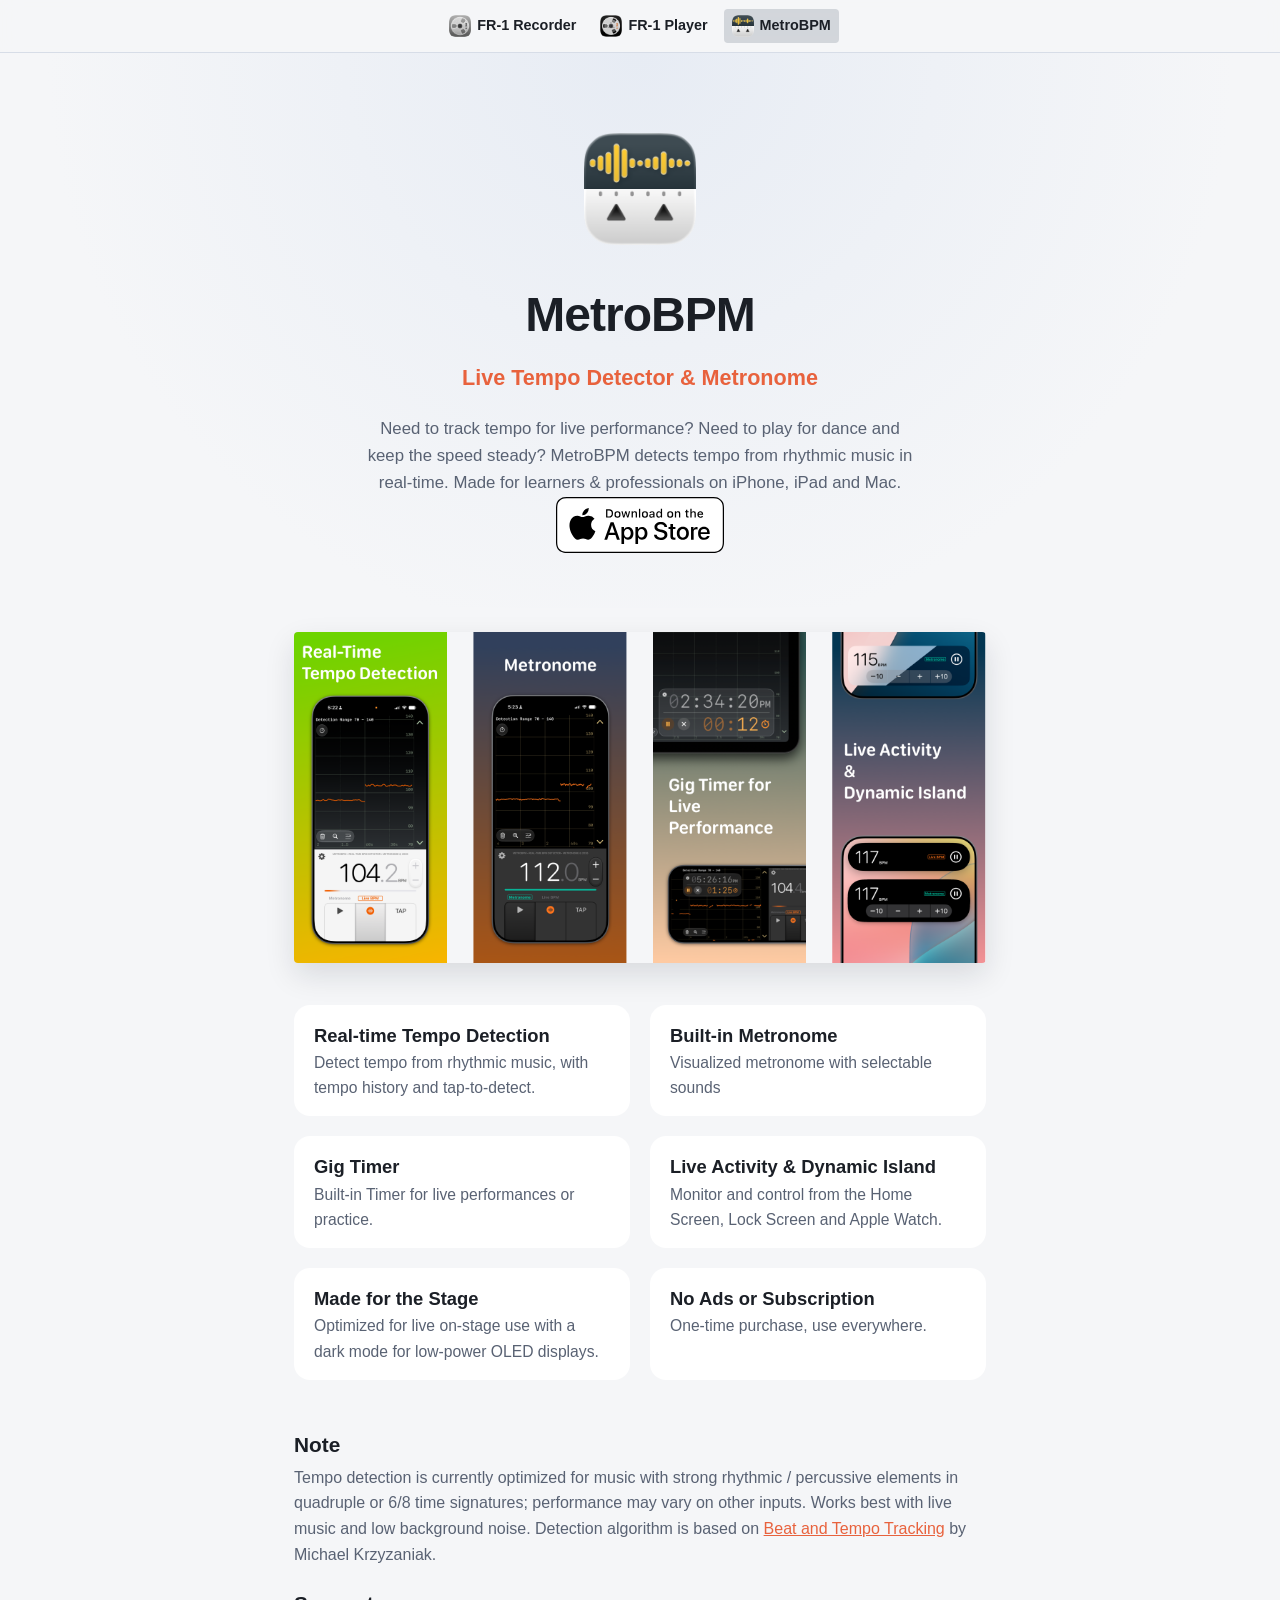
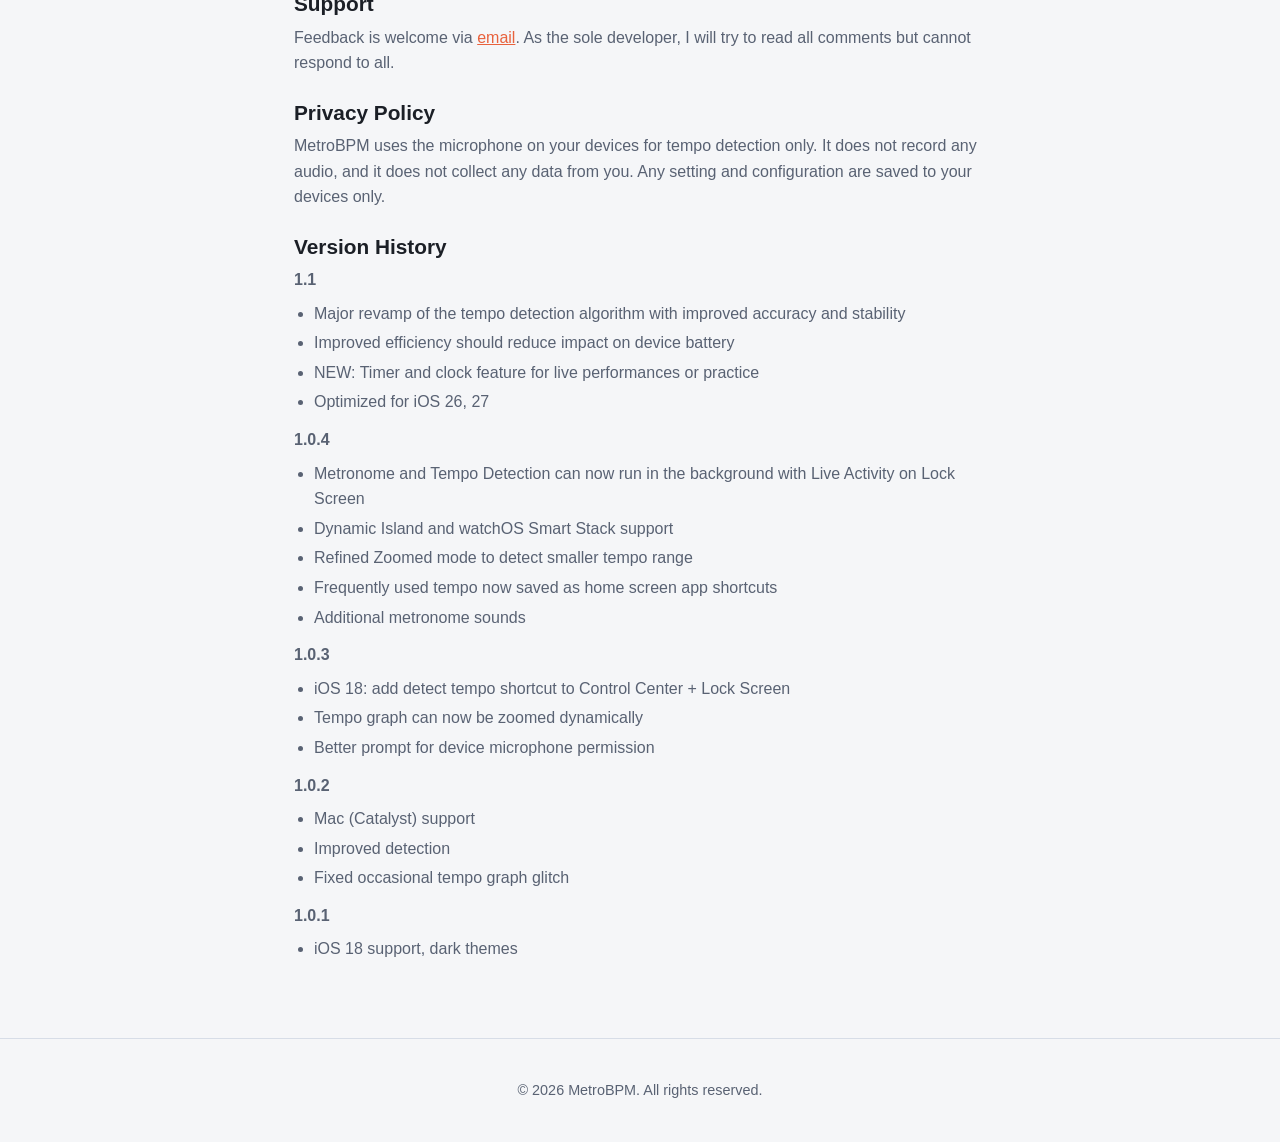
==== index.html @ 466b3d23 "update mac version, content update, added google analytics" ====
<!DOCTYPE html>
<html lang="en">
<head>
    <!-- Google tag (gtag.js) -->
    <script async src="https://www.googletagmanager.com/gtag/js?id=G-M1XZ86570C"></script>
    <script>
      window.dataLayer = window.dataLayer || [];
      function gtag(){dataLayer.push(arguments);}
      gtag('js', new Date());

      gtag('config', 'G-M1XZ86570C');
    </script>
    <meta charset="UTF-8">
    <meta name="viewport" content="width=device-width, initial-scale=1.0">
    <title>MetroBPM — Live Tempo Detector & Metronome</title>
    <meta name="description" content="MetroBPM combines a real-time Live Tempo Detector with a Metronome in your pocket. For iPhone, iPad and Mac.">
    <link rel="stylesheet" href="style.css">
    <link rel="icon" href="metrobpm-icon.png">
</head>
<body>
    <nav class="topbar">
        <div class="container topbar-inner">
            <a class="app-link" href="FR1.html">
                <img src="liquidIcon-iOS-small.png" alt="FR-1 icon" class="app-link-icon">
                <span>FR-1 Recorder</span>
            </a>
            <a class="app-link" href="FR1player.html">
                <img src="icon-macOS.png" alt="FR-1 Player icon" class="app-link-icon">
                <span>FR-1 Player</span>
            </a>
            <a class="app-link is-selected" href="index.html" aria-current="page">
                <img src="metrobpm-icon.png" alt="MetroBPM icon" class="app-link-icon">
                <span>MetroBPM</span>
            </a>
        </div>
    </nav>
    <header class="hero">
        <div class="container hero-inner">
            <img src="metrobpm-icon.png" alt="MetroBPM app logo" class="logo">
            <h1>MetroBPM</h1>
            <p class="tagline">Live Tempo Detector &amp; Metronome</p>
            <p class="subtitle">
                Need to track tempo for live performance? Need to play for dance and keep the
                speed steady? MetroBPM detects tempo from rhythmic music in real-time. Made for learners & professionals on
                iPhone, iPad and Mac.
            </p>
            <a href="https://apps.apple.com/us/app/metrobpm/id6670410153" class="download-link" aria-label="Download on the App Store">
                <img src="Download_on_the_App_Store_Badge_US-UK_RGB_wht_092917.svg" alt="Download on the App Store" class="download-badge">
            </a>
        </div>
    </header>

    <main>
        <section class="screenshot-section">
            <div class="container">
                <img src="gallery.png" alt="MetroBPM screenshots showing iPhone and iPad UI" class="screenshot screenshot-wide">
            </div>
        </section>

        <section class="features">
            <div class="container">
                <div class="feature-grid">
                    <div class="feature">
                        <h3>Real-time Tempo Detection</h3>
                        <p>Detect tempo from rhythmic music, with tempo history and tap-to-detect.</p>
                    </div>
                    <div class="feature">
                        <h3>Built-in Metronome</h3>
                        <p>Visualized metronome with selectable sounds</p>
                    </div>
                    <div class="feature">
                        <h3>Gig Timer</h3>
                        <p>Built-in Timer for live performances or practice.</p>
                    </div>
                    <div class="feature">
                        <h3>Live Activity &amp; Dynamic Island</h3>
                        <p>Monitor and control from the Home Screen, Lock Screen and Apple Watch.</p>
                    </div>
                    <div class="feature">
                        <h3>Made for the Stage</h3>
                        <p>Optimized for live on-stage use with a dark mode for low-power OLED displays.</p>
                    </div>
                    <div class="feature">
                        <h3>No Ads or Subscription</h3>
                        <p>One-time purchase, use everywhere.</p>
                    </div>
                </div>
            </div>
        </section>

        <section class="notes">
            <div class="container">
                <h2>Note</h2>
                <p>
                    Tempo detection is currently optimized for music with strong rhythmic / percussive
                    elements in quadruple or 6/8 time signatures; performance may vary on other inputs.
                    Works best with live music and low background noise. Detection algorithm is based on
                    <a href="https://github.com/michaelkrzyzaniak/Beat-and-Tempo-Tracking">Beat and Tempo Tracking</a>
                    by Michael Krzyzaniak.
                </p>

                <h2>Support</h2>
                <p>
                    Feedback is welcome via <a href="mailto:bloomvinelabs@gmail.com">email</a>. As the sole
                    developer, I will try to read all comments but cannot respond to all.
                </p>

                <h2>Privacy Policy</h2>
                <p>
                    MetroBPM uses the microphone on your devices for tempo detection only. It does not
                    record any audio, and it does not collect any data from you. Any setting and
                    configuration are saved to your devices only.
                </p>

                <h2>Version History</h2>
                <p><strong>1.1</strong></p>
                <ul>
                    <li>Major revamp of the tempo detection algorithm with improved accuracy and stability</li>
                    <li>Improved efficiency should reduce impact on device battery</li>
                    <li>NEW: Timer and clock feature for live performances or practice</li>
                    <li>Optimized for iOS 26, 27</li>
                </ul>
                <p><strong>1.0.4</strong></p>
                <ul>
                    <li>Metronome and Tempo Detection can now run in the background with Live Activity on Lock Screen</li>
                    <li>Dynamic Island and watchOS Smart Stack support</li>
                    <li>Refined Zoomed mode to detect smaller tempo range</li>
                    <li>Frequently used tempo now saved as home screen app shortcuts</li>
                    <li>Additional metronome sounds</li>
                </ul>
                <p><strong>1.0.3</strong></p>
                <ul>
                    <li>iOS 18: add detect tempo shortcut to Control Center + Lock Screen</li>
                    <li>Tempo graph can now be zoomed dynamically</li>
                    <li>Better prompt for device microphone permission</li>
                </ul>
                <p><strong>1.0.2</strong></p>
                <ul>
                    <li>Mac (Catalyst) support</li>
                    <li>Improved detection</li>
                    <li>Fixed occasional tempo graph glitch</li>
                </ul>
                <p><strong>1.0.1</strong></p>
                <ul>
                    <li>iOS 18 support, dark themes</li>
                </ul>
            </div>
        </section>
    </main>

    <footer class="footer">
        <div class="container">
            <p>&copy; 2026 MetroBPM. All rights reserved.</p>
        </div>
    </footer>
</body>
</html>
---- style.css ----
:root {
    color-scheme: light dark;
    --bg: #0f1115;
    --surface: #171a21;
    --text: #f5f5f7;
    --muted: #a0a6b0;
    --accent: #e8623d;
    --border: #23262e;
    --topbar-bg: rgba(15, 17, 21, 0.85);
    --hero-glow: #1c2029;
    --nav-hover: rgba(160, 166, 176, 0.18);
    --nav-selected: rgba(160, 166, 176, 0.35);
    --nav-selected-text: #ffffff;
    --shadow: 0 20px 60px rgba(0, 0, 0, 0.5);
    --max-width: 960px;
}

@media (prefers-color-scheme: light) {
    :root {
        --bg: #f5f6f8;
        --surface: #ffffff;
        --text: #1b1f26;
        --muted: #596273;
        --border: #d7dde7;
        --topbar-bg: rgba(245, 246, 248, 0.88);
        --hero-glow: #e7ecf4;
        --nav-hover: rgba(89, 98, 115, 0.12);
        --nav-selected: rgba(89, 98, 115, 0.22);
        --nav-selected-text: #1b1f26;
        --shadow: 0 12px 30px rgba(18, 28, 45, 0.12);
    }
}

* {
    box-sizing: border-box;
    margin: 0;
    padding: 0;
}

html {
    scroll-behavior: smooth;
}

body {
    font-family: -apple-system, BlinkMacSystemFont, "Segoe UI", Roboto, Helvetica, Arial, sans-serif;
    background: var(--bg);
    color: var(--text);
    line-height: 1.6;
    -webkit-font-smoothing: antialiased;
}

.container {
    width: 100%;
    max-width: var(--max-width);
    margin: 0 auto;
    padding: 0 24px;
}

main .container {
    max-width: 740px;
}

/* Top bar */
.topbar {
    border-bottom: 1px solid var(--border);
    background: var(--topbar-bg);
    backdrop-filter: blur(10px);
    position: sticky;
    top: 0;
    z-index: 10;
}

.topbar-inner {
    display: flex;
    align-items: center;
    justify-content: center;
    gap: 8px;
    height: 52px;
}

.app-link {
    display: inline-flex;
    align-items: center;
    gap: 6px;
    color: var(--text);
    text-decoration: none;
    font-weight: 600;
    font-size: 0.9rem;
    white-space: nowrap;
    padding: 5px 8px;
    border-radius: 4px;
    transition: background 0.15s ease, color 0.15s ease;
}

.app-link:hover {
    background: var(--nav-hover);
}

.app-link.is-selected {
    background: var(--nav-selected);
    color: var(--nav-selected-text);
}

.app-link-icon {
    width: 22px;
    height: 22px;
    border-radius: 6px;
    object-fit: cover;
}

/* Hero */
.hero {
    text-align: center;
    padding: 80px 0 48px;
    background: radial-gradient(circle at 50% 0%, var(--hero-glow) 0%, var(--bg) 70%);
}

.logo {
    width: 112px;
    height: 112px;
    /* border-radius: 24px; */
    object-fit: cover;
}

.hero h1 {
    margin-top: 24px;
    font-size: 3rem;
    letter-spacing: -0.02em;
}

.app-name {
    position: relative;
    display: inline-block;
}

.beta-tag {
    position: absolute;
    bottom: 0.7rem;
    left: 100%;
    margin-left: 0.35em;
    padding: 0.25em 0.5em;
    border: 1px solid var(--accent);
    border-radius: 0.5em;
    color: var(--accent);
    font-size: 0.28em;
    font-weight: 700;
    letter-spacing: 0.15em;
    line-height: 1;
}

.tagline {
    margin-top: 8px;
    font-size: 1.35rem;
    color: var(--accent);
    font-weight: 600;
}

.subtitle {
    margin: 20px auto 0;
    max-width: 560px;
    color: var(--muted);
    font-size: 1.05rem;
}

.download-link {
    display: inline-block;
}

.hero-actions {
    display: flex;
    flex-direction: column;
    align-items: center;
    justify-content: center;
    gap: 24px;
    margin-top: 36px;
}

.download-version {
    margin-top: 12px;
    color: var(--muted);
    font-size: 0.9rem;
}

.hero-secondary-actions {
    display: flex;
    flex-wrap: wrap;
    align-items: center;
    justify-content: center;
    gap: 24px;
}

.download-badge {
    height: 56px;
    width: auto;
    transition: transform 0.15s ease;
}

.download-button {
    display: inline-flex;
    flex-direction: column;
    align-items: center;
    padding: 6px 16px;
    border: 1px solid #000;
    border-radius: 8px;
    background: #fff;
    color: #000;
    font-size: 1.05rem;
    font-weight: 500;
    text-decoration: none;
}

.download-version {
    color: #555;
    font-size: 0.75rem;
    font-weight: 400;
    line-height: 1.2;
}


.join-test-btn {
    display: inline-block;
    color: var(--accent);
    font-size: 1.05rem;
    font-weight: 700;
    text-decoration: none;
    transition: opacity 0.15s ease;
}

.join-test-btn:hover {
    opacity: 0.7;
}

.tune-source-link {
    color: var(--muted);
    text-decoration: underline;
    text-decoration-color: var(--border);
    font-size: 0.85rem;
}

.notes a.tune-source-link {
    color: var(--muted);
    text-decoration: underline;
    text-decoration-color: var(--border);
}

/* Screenshot */
.screenshot-section {
    padding: 24px 0 24px;
    text-align: center;
}

.screenshot {
    width: 100%;
    max-width: 340px;
    height: auto;
    border-radius: 6px;
    box-shadow: var(--shadow);
}

.screenshot-wide {
    max-width: 100%;
    border-radius: 4px;
}

/* Features */
.features {
    padding: 10px 0 20px;
}

.feature-grid {
    display: grid;
    grid-template-columns: repeat(auto-fit, minmax(220px, 1fr));
    gap: 20px;
}

.feature {
    background: var(--surface);
    border-radius: 16px;
    padding: 16px 20px;
}

.feature h3 {
    font-size: 1.15rem;
    /* margin-bottom: 8px; */
}

.feature p {
    color: var(--muted);
    font-size: 0.98rem;
}

/* Notes / long-form content */
.notes {
    padding: 8px 0 64px;
}

.notes h2 {
    font-size: 1.3rem;
    margin: 20px 0 4px;
}

.notes p {
    color: var(--muted);
    margin-bottom: 8px;
}

.notes ul {
    color: var(--muted);
    margin: 0 0 12px 20px;
}

.notes li {
    margin-bottom: 4px;
}

.notes a {
    color: var(--accent);
}

/* Footer */
.footer {
    padding: 40px 0;
    text-align: center;
    color: var(--muted);
    font-size: 0.9rem;
    border-top: 1px solid var(--border);
}

@media (max-width: 600px) {
    .container {
        padding: 0 12px;
    }

    .topbar-inner {
        gap: 6px;
        height: 48px;
    }

    .app-link {
        font-size: 0.82rem;
        padding: 4px 7px;
        gap: 5px;
    }

    .app-link-icon {
        width: 18px;
        height: 18px;
        border-radius: 5px;
    }

    .hero h1 {
        font-size: 2.4rem;
    }
    .hero {
        padding: 56px 0 32px;
    }
}
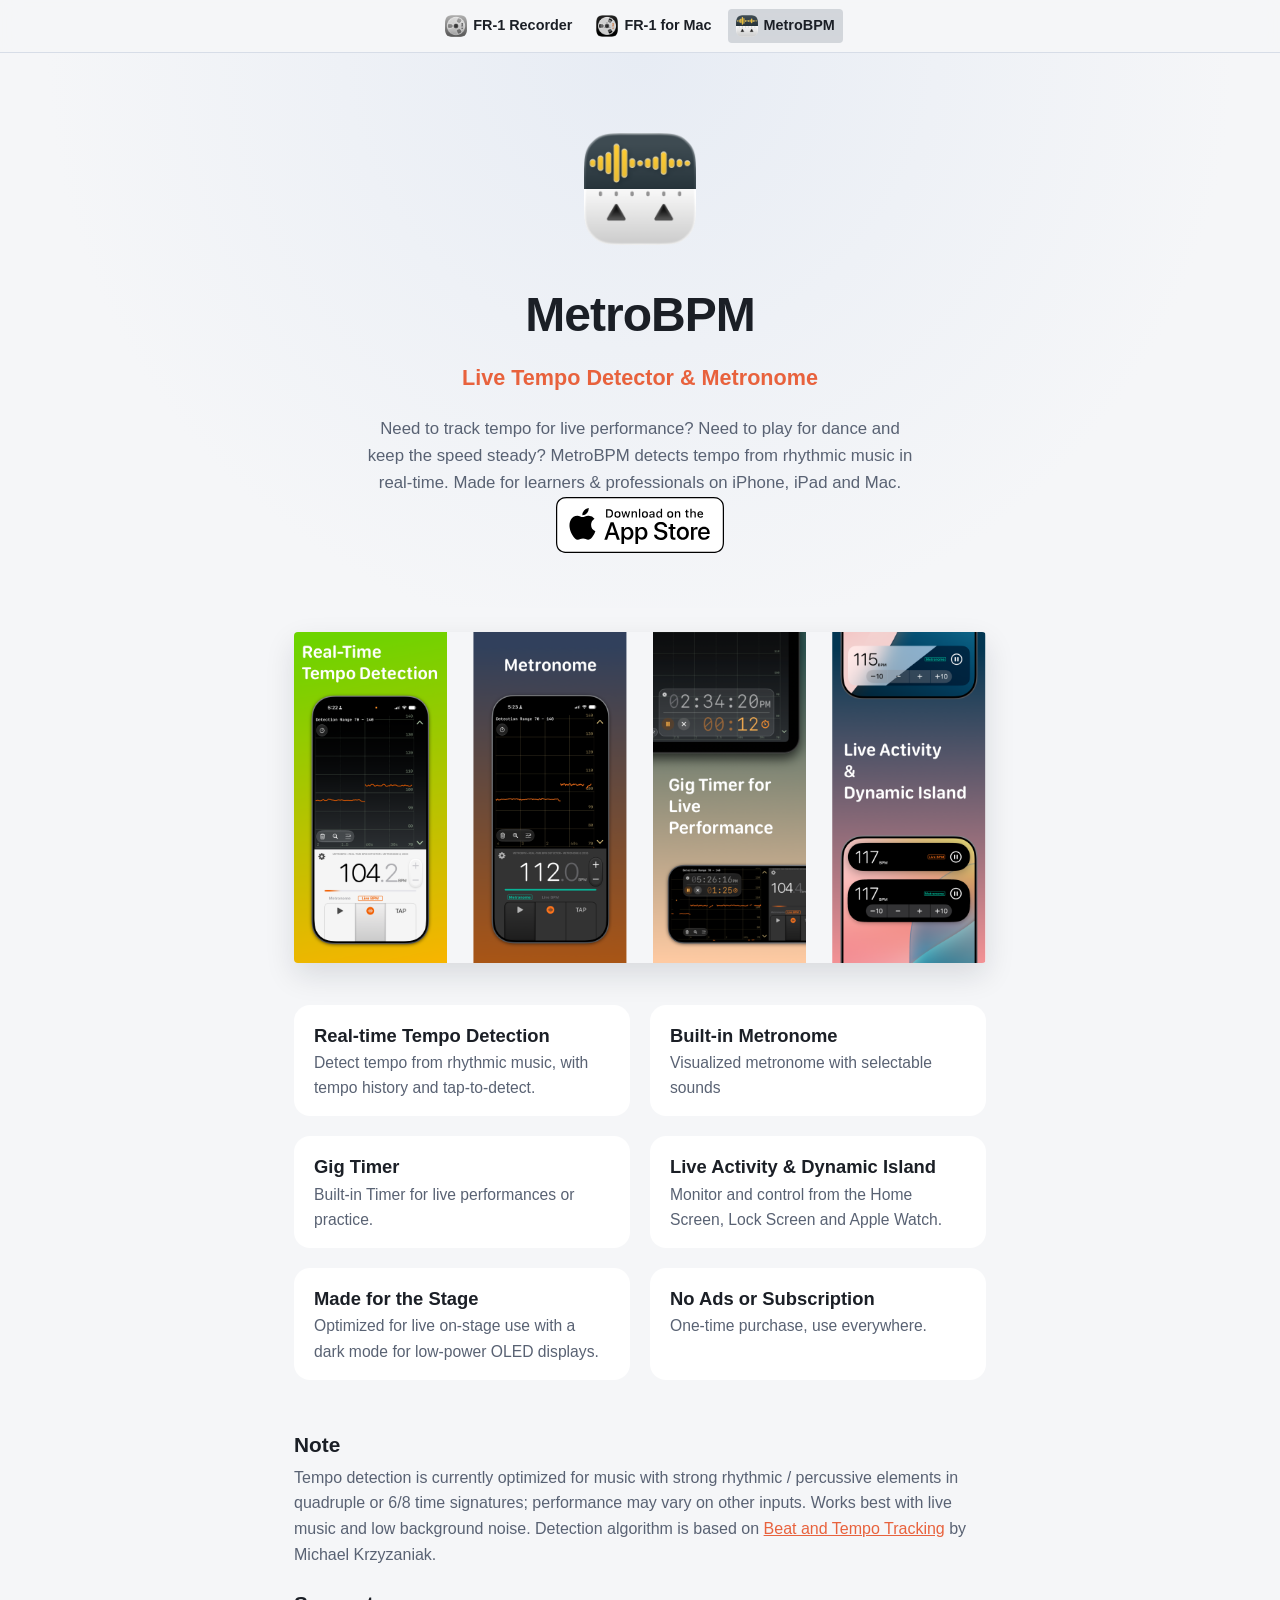
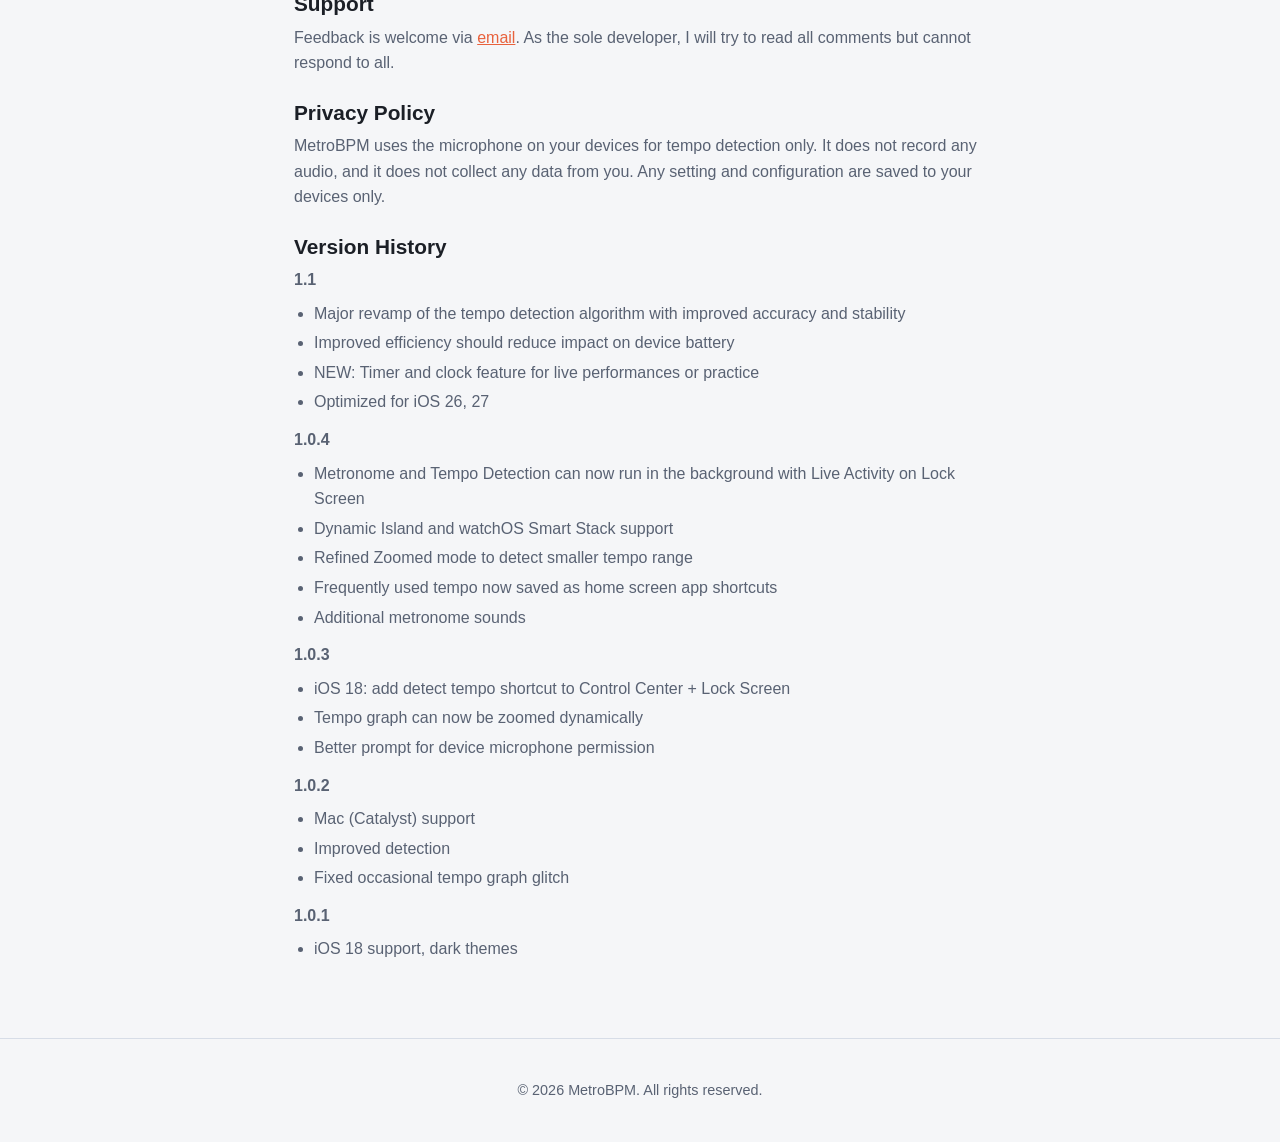
==== commit daa0f105: "player -> recorder update" ====
--- a/index.html
+++ b/index.html
@@ -24,9 +24,9 @@
                 <img src="liquidIcon-iOS-small.png" alt="FR-1 icon" class="app-link-icon">
                 <span>FR-1 Recorder</span>
             </a>
-            <a class="app-link" href="FR1player.html">
-                <img src="icon-macOS.png" alt="FR-1 Player icon" class="app-link-icon">
-                <span>FR-1 Player</span>
+            <a class="app-link" href="FR1Mac.html">
+                <img src="icon-macOS.png" alt="FR-1 for Mac icon" class="app-link-icon">
+                <span>FR-1 for Mac</span>
             </a>
             <a class="app-link is-selected" href="index.html" aria-current="page">
                 <img src="metrobpm-icon.png" alt="MetroBPM icon" class="app-link-icon">
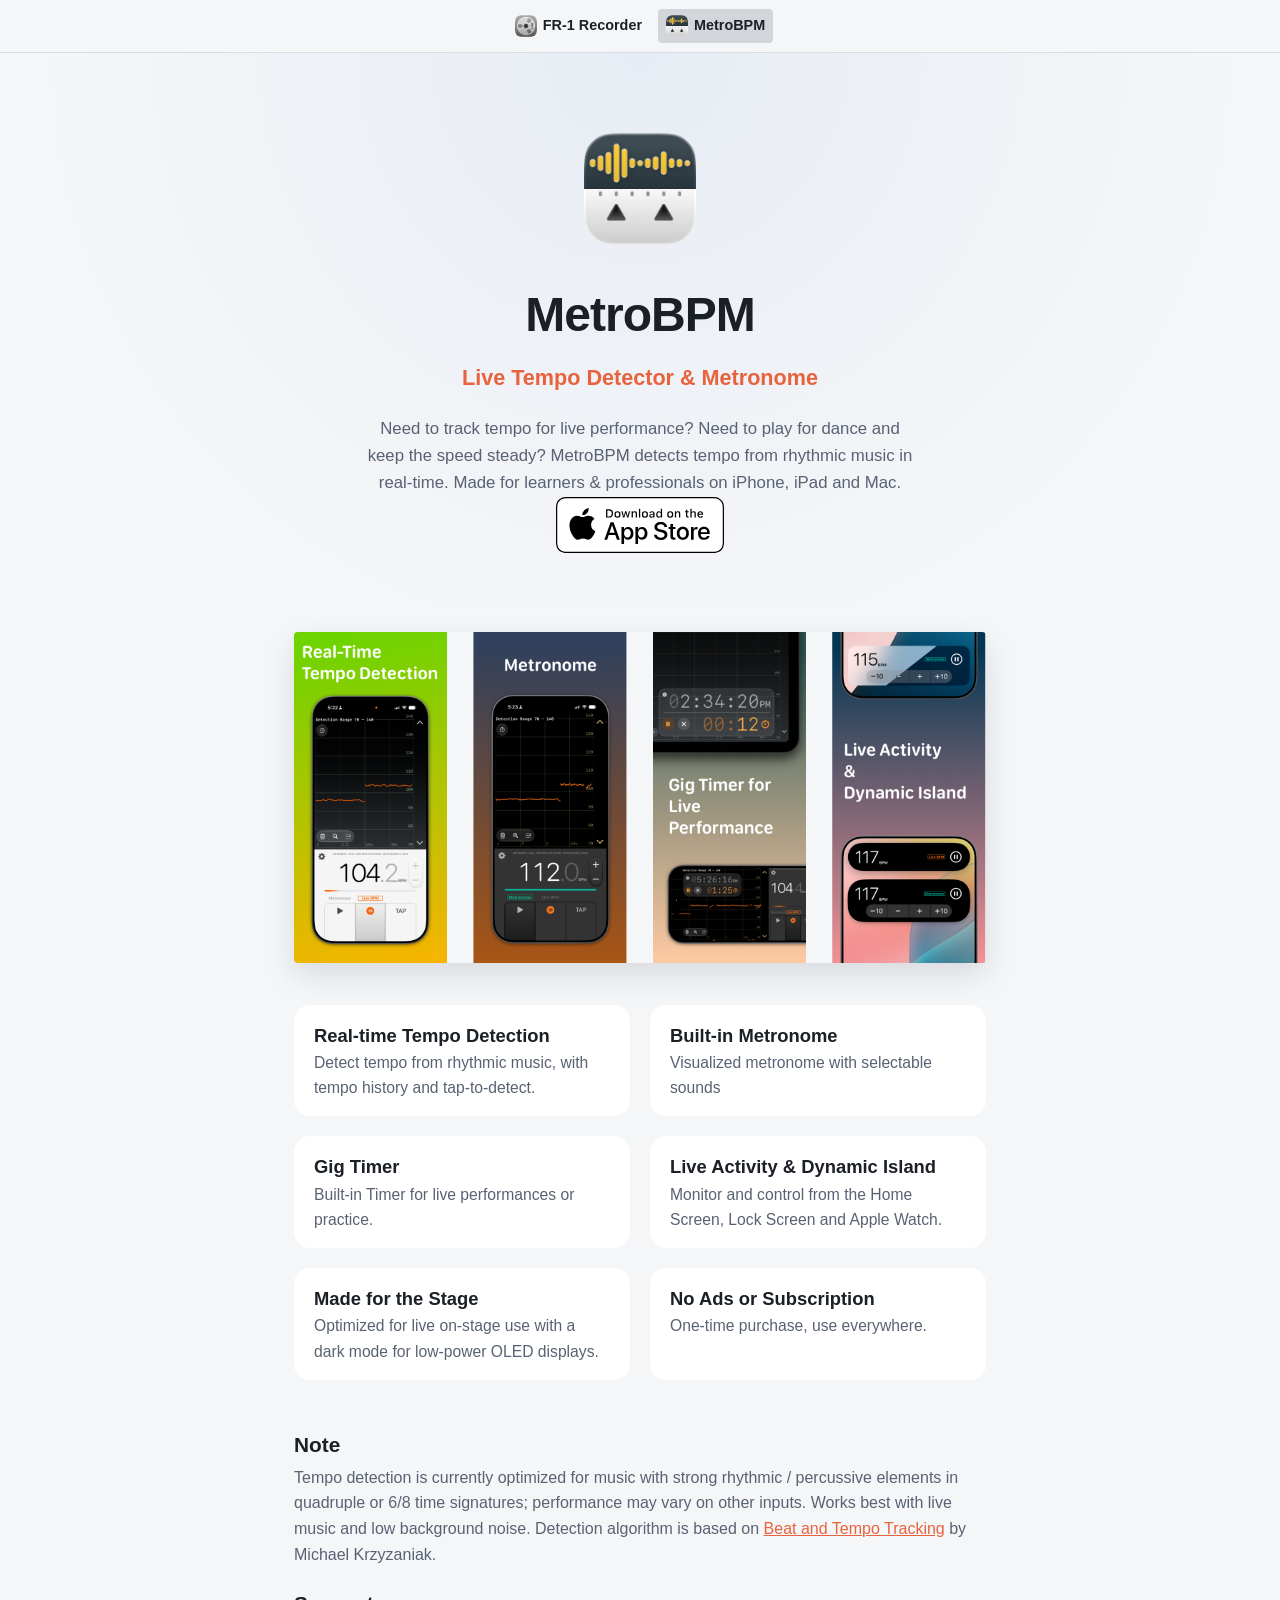
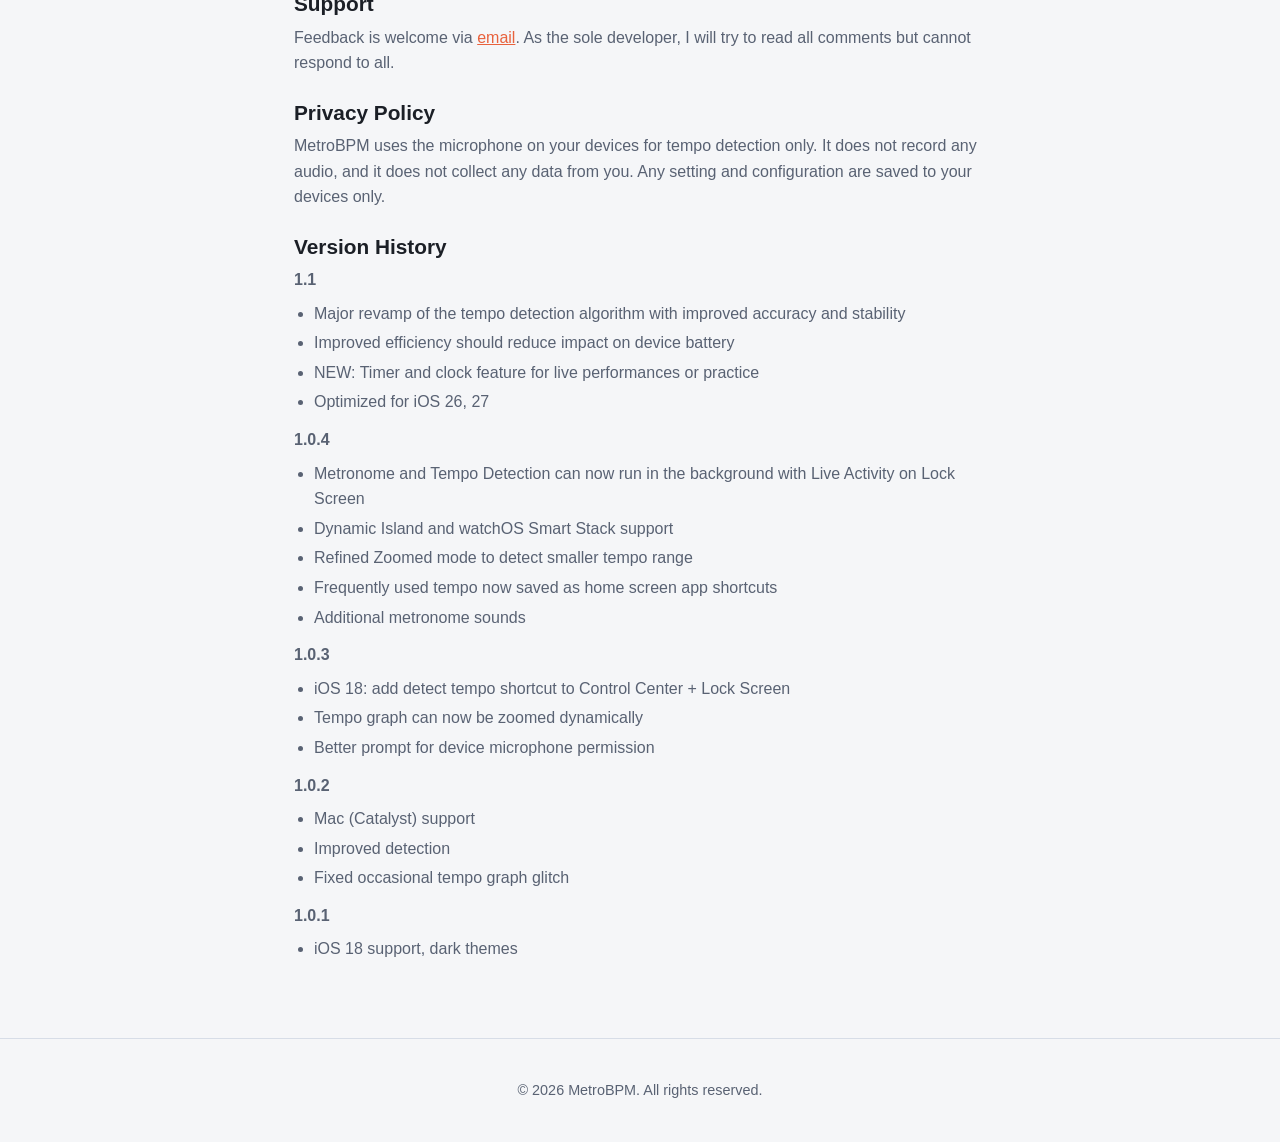
==== commit 1c8cab42: "disalbe mac link for now" ====
--- a/index.html
+++ b/index.html
@@ -24,10 +24,10 @@
                 <img src="liquidIcon-iOS-small.png" alt="FR-1 icon" class="app-link-icon">
                 <span>FR-1 Recorder</span>
             </a>
-            <a class="app-link" href="FR1Mac.html">
+            <!--<a class="app-link" href="FR1Mac.html">
                 <img src="icon-macOS.png" alt="FR-1 for Mac icon" class="app-link-icon">
                 <span>FR-1 for Mac</span>
-            </a>
+            </a>-->
             <a class="app-link is-selected" href="index.html" aria-current="page">
                 <img src="metrobpm-icon.png" alt="MetroBPM icon" class="app-link-icon">
                 <span>MetroBPM</span>
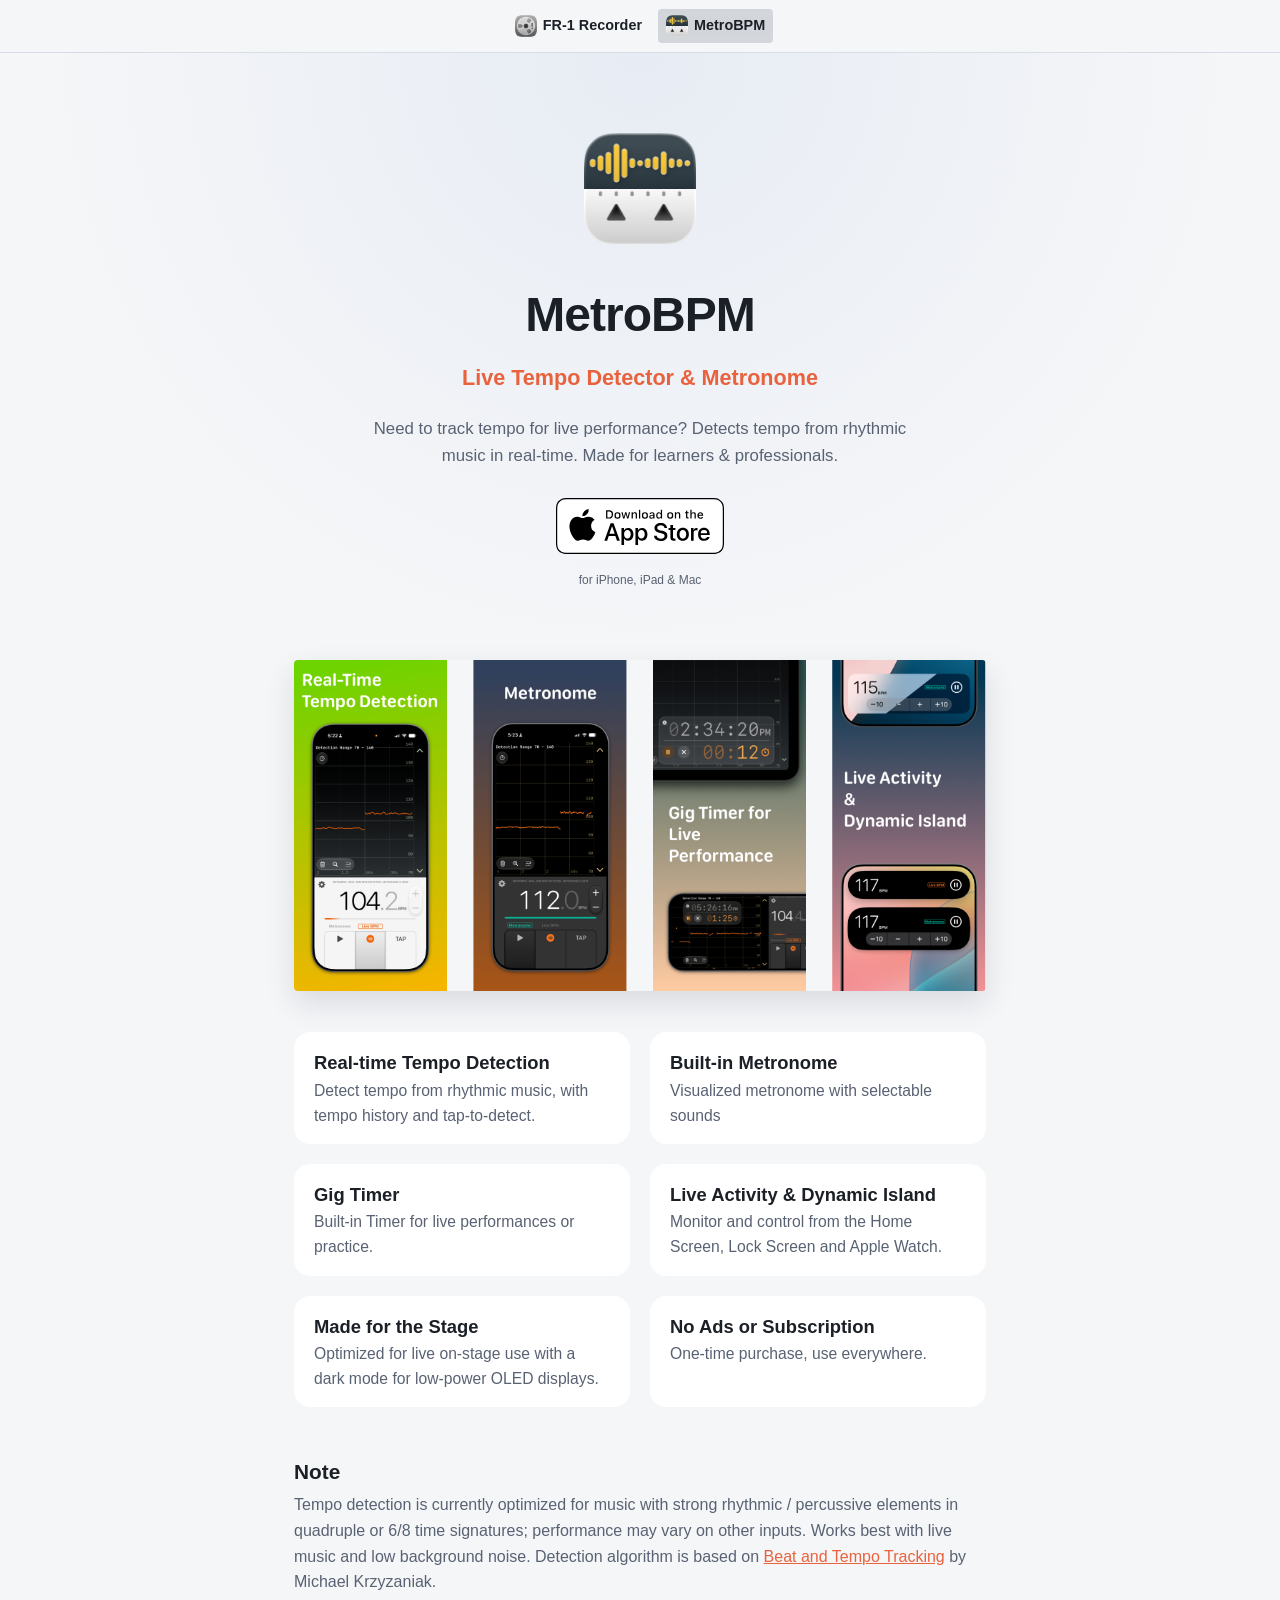
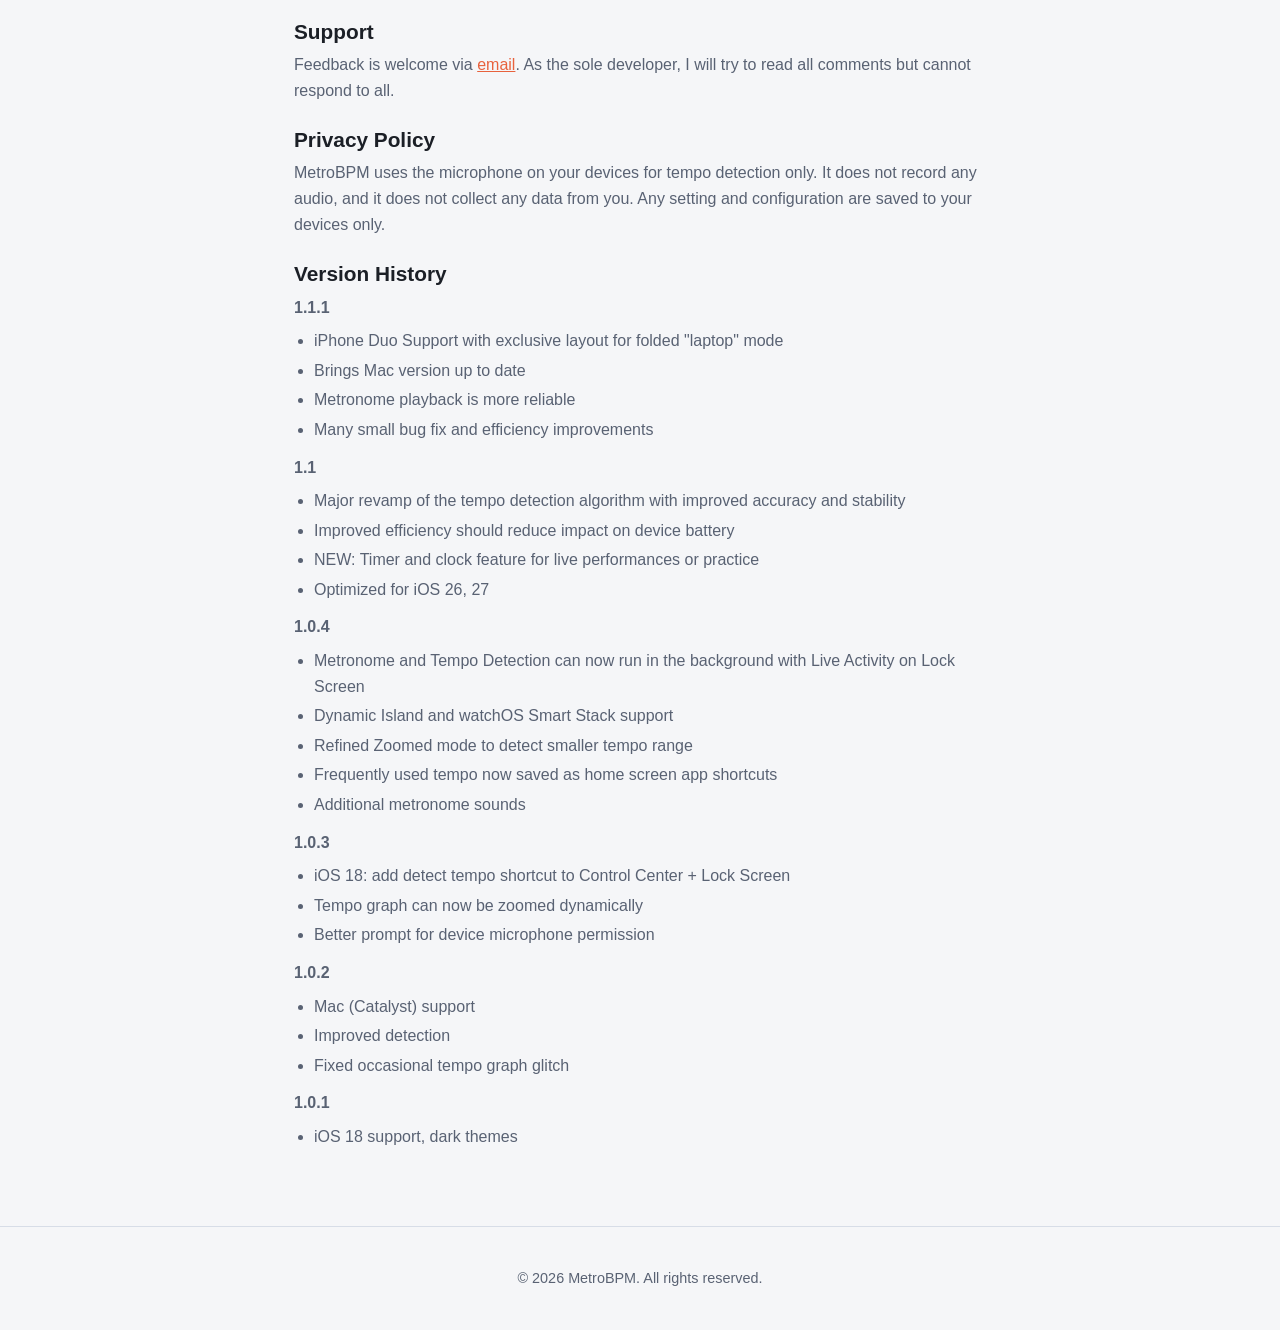
==== commit 9062b360: "version update" ====
--- a/index.html
+++ b/index.html
@@ -40,13 +40,12 @@
             <h1>MetroBPM</h1>
             <p class="tagline">Live Tempo Detector &amp; Metronome</p>
             <p class="subtitle">
-                Need to track tempo for live performance? Need to play for dance and keep the
-                speed steady? MetroBPM detects tempo from rhythmic music in real-time. Made for learners & professionals on
-                iPhone, iPad and Mac.
+                Need to track tempo for live performance? Detects tempo from rhythmic music in real-time. Made for learners & professionals.
             </p>
             <a href="https://apps.apple.com/us/app/metrobpm/id6670410153" class="download-link" aria-label="Download on the App Store">
                 <img src="Download_on_the_App_Store_Badge_US-UK_RGB_wht_092917.svg" alt="Download on the App Store" class="download-badge">
             </a>
+            <p class="download-version">for iPhone, iPad &amp; Mac</p>
         </div>
     </header>
 
@@ -113,6 +112,13 @@
                 </p>
 
                 <h2>Version History</h2>
+                <p><strong>1.1.1</strong></p>
+                <ul>
+                    <li>iPhone Duo Support with exclusive layout for folded "laptop" mode</li>
+                    <li>Brings Mac version up to date</li>
+                    <li>Metronome playback is more reliable</li>
+                    <li>Many small bug fix and efficiency improvements</li>
+                </ul>
                 <p><strong>1.1</strong></p>
                 <ul>
                     <li>Major revamp of the tempo detection algorithm with improved accuracy and stability</li>
--- a/style.css
+++ b/style.css
@@ -164,6 +164,7 @@
 
 .download-link {
     display: inline-block;
+    margin-top: 28px;
 }
 
 .hero-actions {
@@ -210,7 +211,7 @@
 }
 
 .download-version {
-    color: #555;
+    color: var(--muted);
     font-size: 0.75rem;
     font-weight: 400;
     line-height: 1.2;
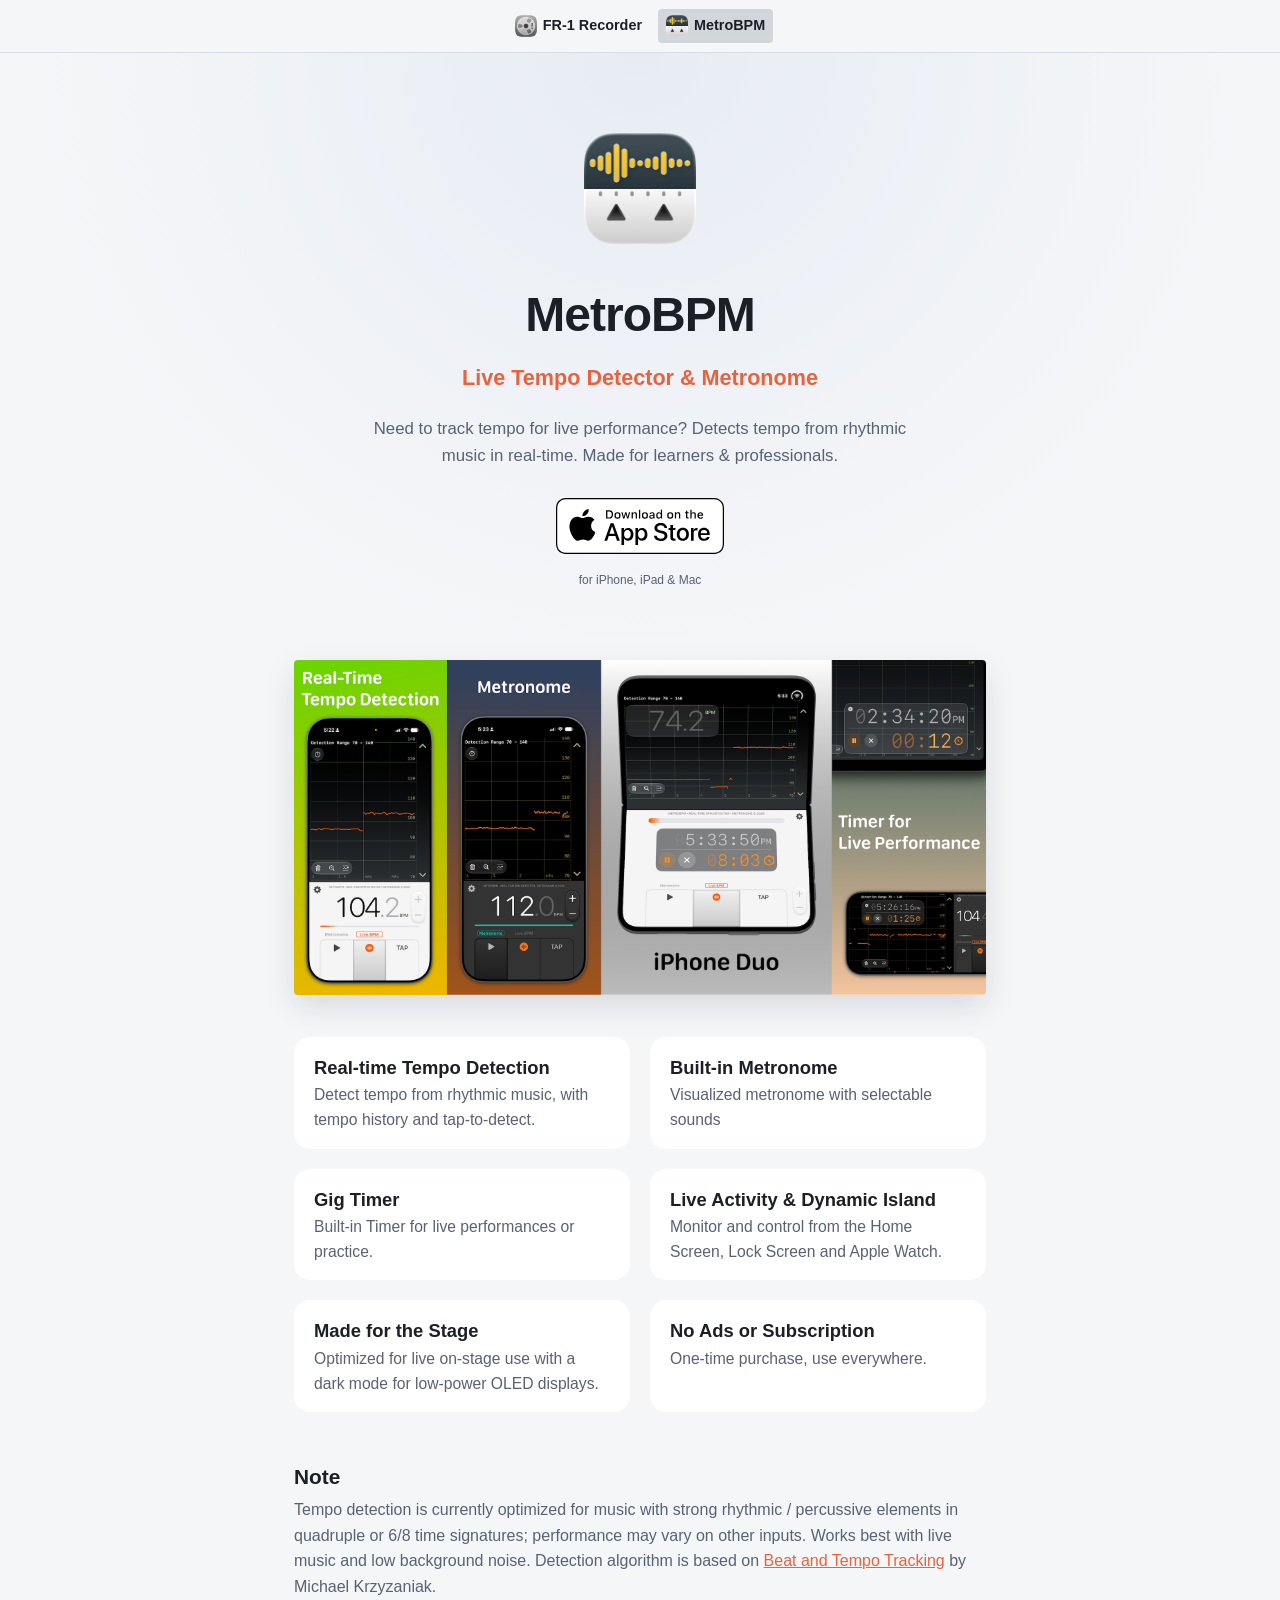
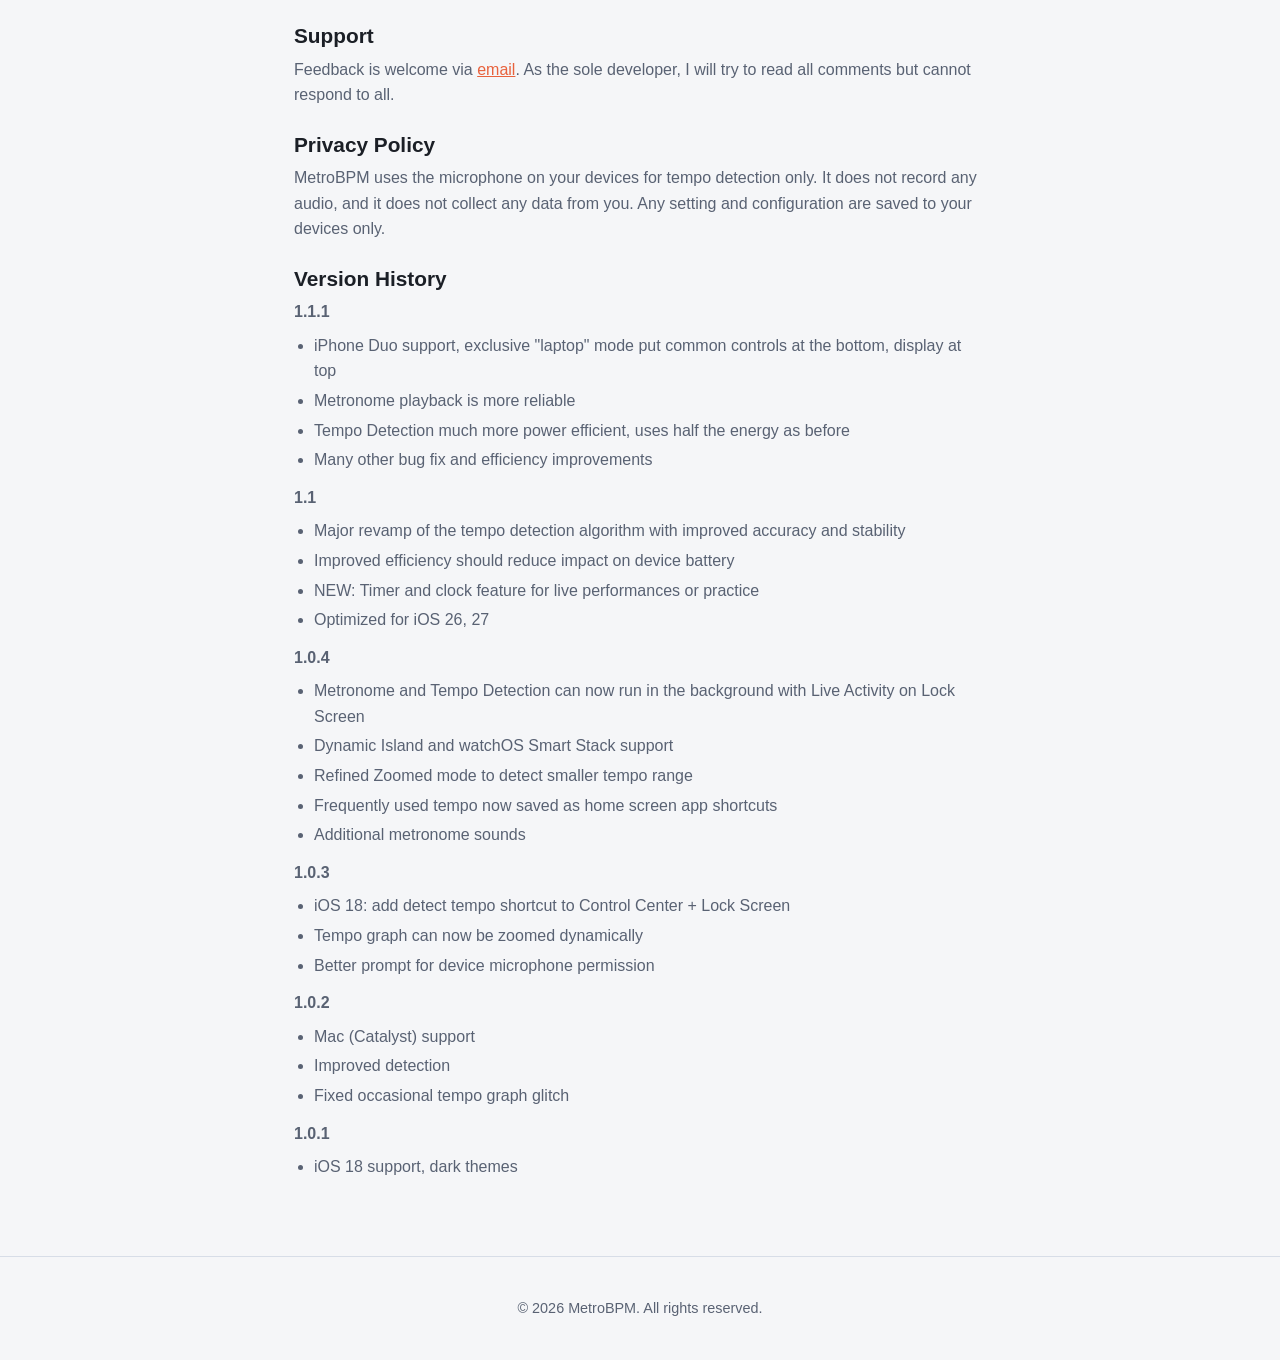
==== commit 2e8f671e: "1.1.1 iphone duo" ====
--- a/index.html
+++ b/index.html
@@ -114,10 +114,10 @@
                 <h2>Version History</h2>
                 <p><strong>1.1.1</strong></p>
                 <ul>
-                    <li>iPhone Duo Support with exclusive layout for folded "laptop" mode</li>
-                    <li>Brings Mac version up to date</li>
+                    <li>iPhone Duo support, exclusive "laptop" mode put common controls at the bottom, display at top</li>
                     <li>Metronome playback is more reliable</li>
-                    <li>Many small bug fix and efficiency improvements</li>
+                    <li>Tempo Detection much more power efficient, uses half the energy as before</li>
+                    <li>Many other bug fix and efficiency improvements</li>
                 </ul>
                 <p><strong>1.1</strong></p>
                 <ul>
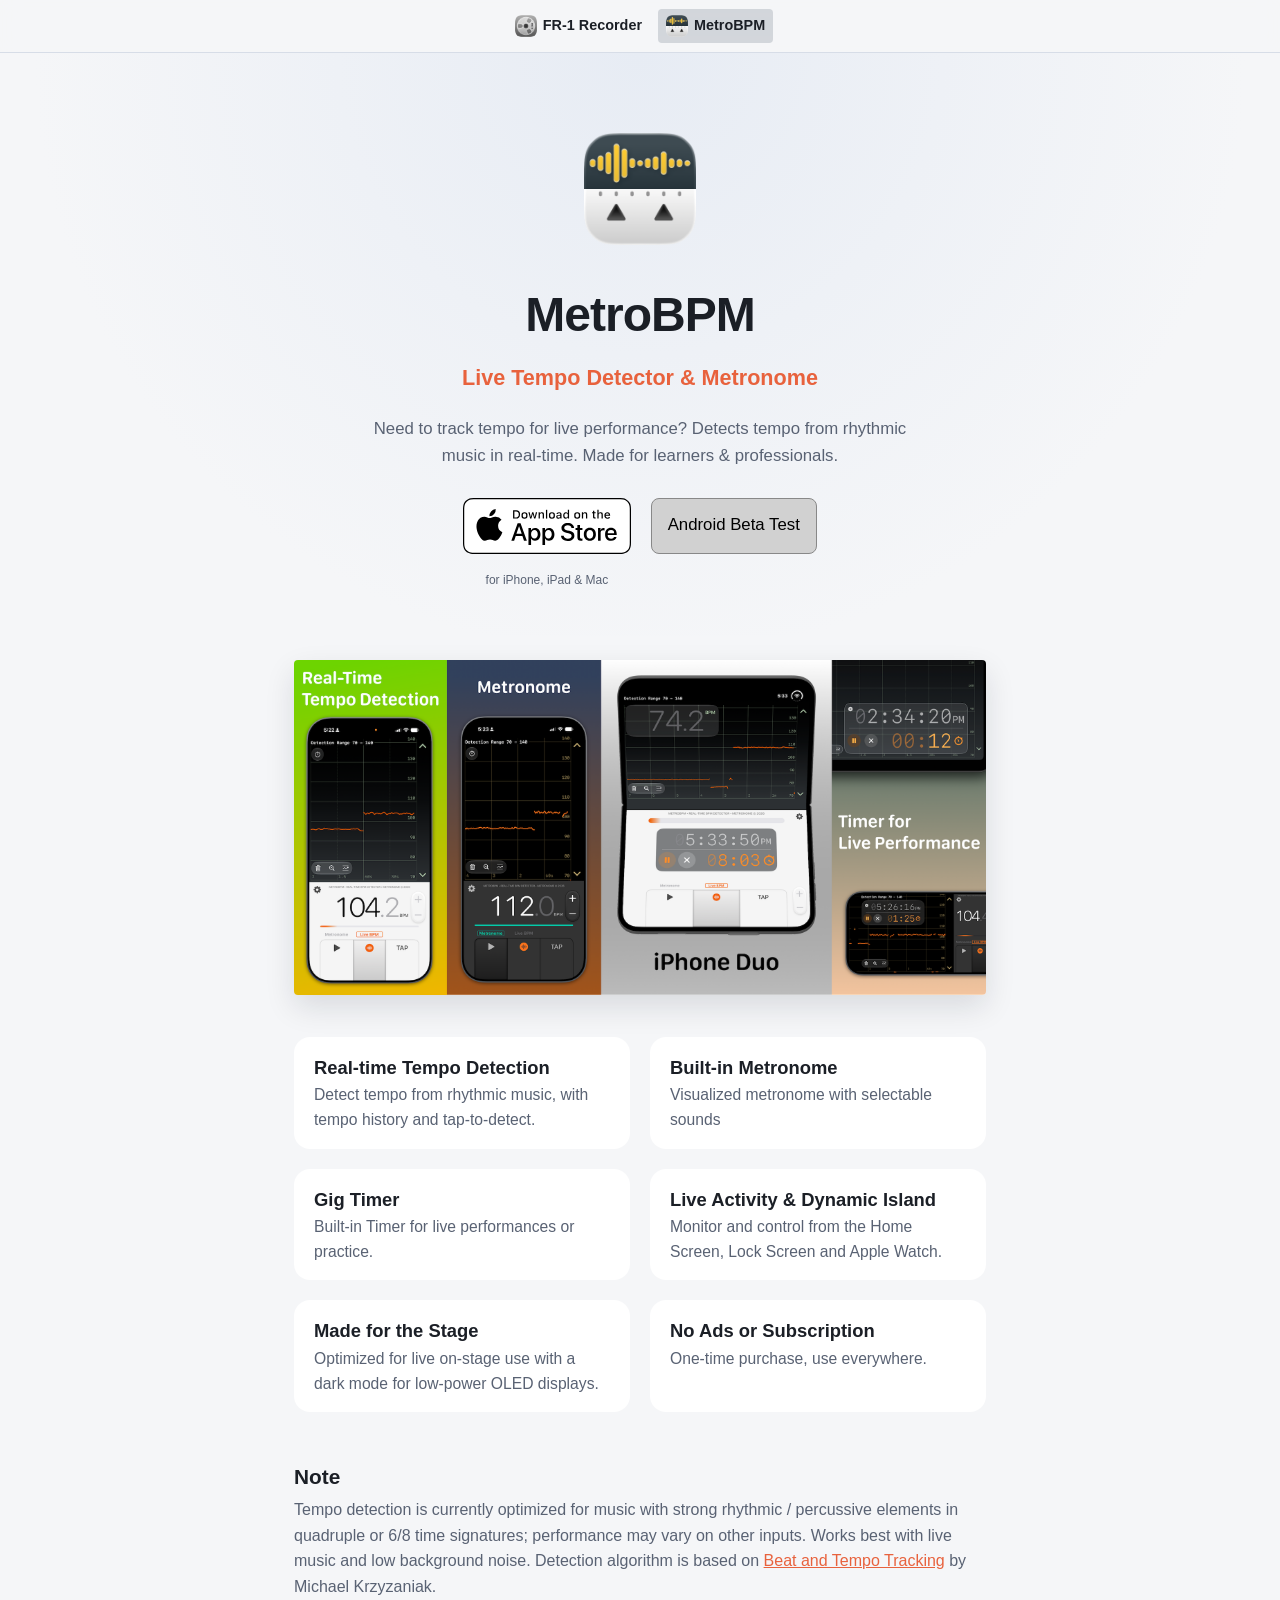
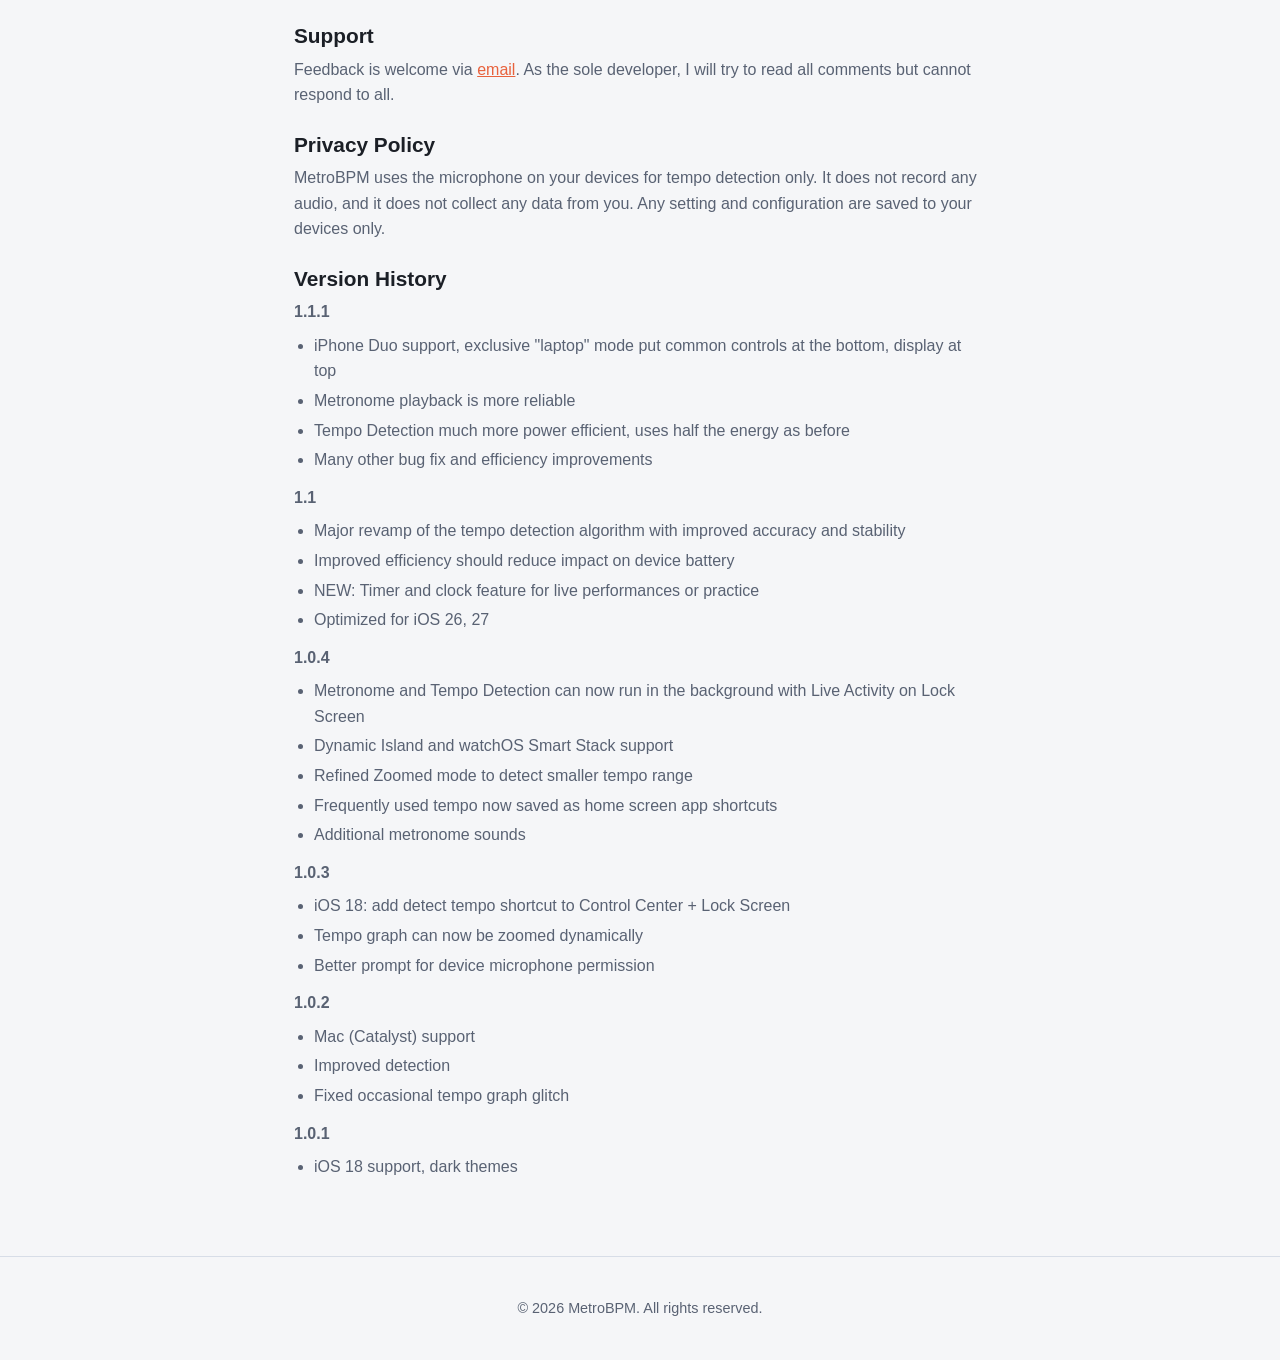
==== commit 17fc52a9: "android test" ====
--- a/index.html
+++ b/index.html
@@ -42,10 +42,15 @@
             <p class="subtitle">
                 Need to track tempo for live performance? Detects tempo from rhythmic music in real-time. Made for learners & professionals.
             </p>
-            <a href="https://apps.apple.com/us/app/metrobpm/id6670410153" class="download-link" aria-label="Download on the App Store">
-                <img src="Download_on_the_App_Store_Badge_US-UK_RGB_wht_092917.svg" alt="Download on the App Store" class="download-badge">
-            </a>
-            <p class="download-version">for iPhone, iPad &amp; Mac</p>
+            <div class="download-options">
+                <div>
+                    <a href="https://apps.apple.com/us/app/metrobpm/id6670410153" class="download-link" aria-label="Download on the App Store">
+                        <img src="Download_on_the_App_Store_Badge_US-UK_RGB_wht_092917.svg" alt="Download on the App Store" class="download-badge">
+                    </a>
+                    <p class="download-version">for iPhone, iPad &amp; Mac</p>
+                </div>
+                <a href="https://docs.google.com/forms/d/e/1FAIpQLSca2sRCmYiLYv_NKHJS0Q3i1OoTmztSAyRSgKyvcqVz5a7rSg/viewform?usp=header" class="download-button" target="_blank" rel="noopener">Android Beta Test</a>
+            </div>
         </div>
     </header>
 
--- a/style.css
+++ b/style.css
@@ -167,6 +167,22 @@
     margin-top: 28px;
 }
 
+.download-options {
+    display: flex;
+    align-items: flex-start;
+    justify-content: center;
+    gap: 20px;
+}
+
+.download-options .download-button {
+    height: 56px;
+    align-items: center;
+    justify-content: center;
+    margin-top: 28px;
+    background: #d1d1d1;
+    border-color: #888;
+}
+
 .hero-actions {
     display: flex;
     flex-direction: column;
@@ -352,6 +368,17 @@
     .hero h1 {
         font-size: 2.4rem;
     }
+
+    .download-options {
+        flex-direction: column;
+        align-items: center;
+        gap: 0;
+    }
+
+    .download-options .download-button {
+        margin-top: 16px;
+    }
+
     .hero {
         padding: 56px 0 32px;
     }
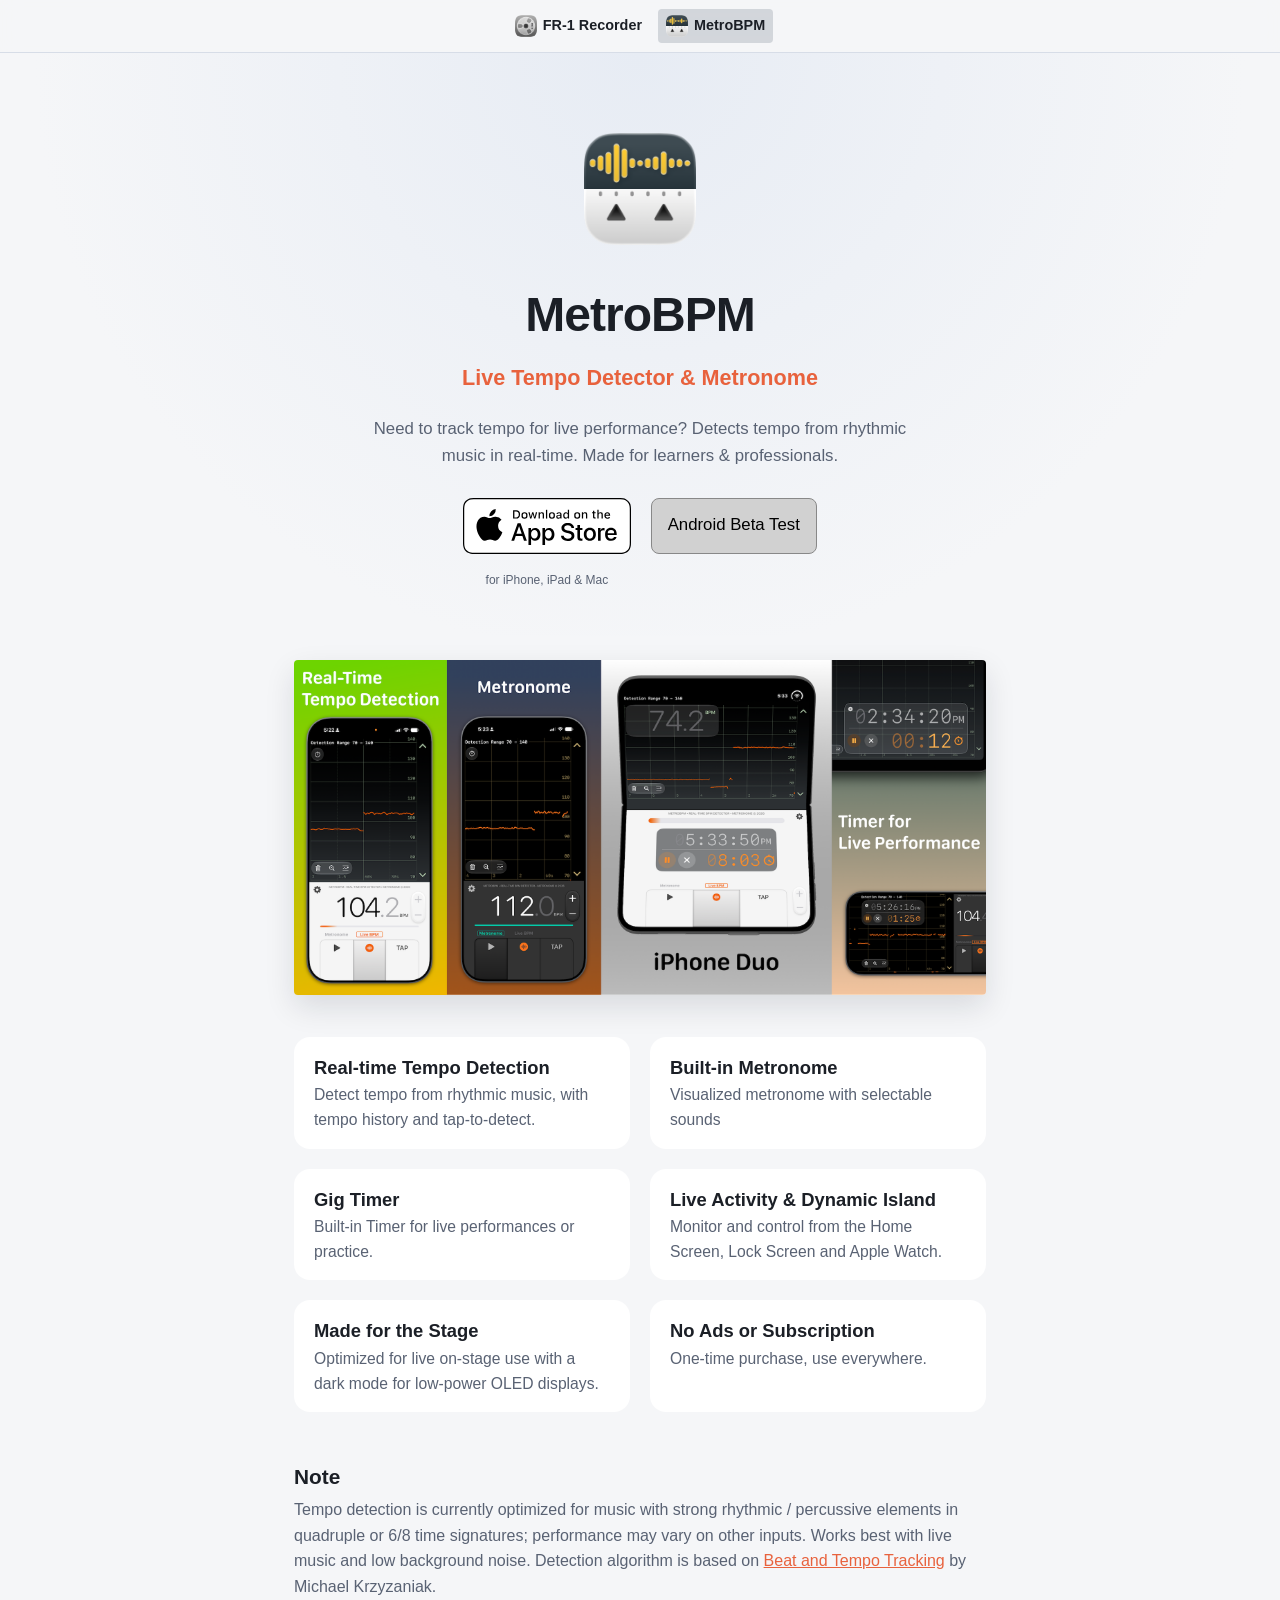
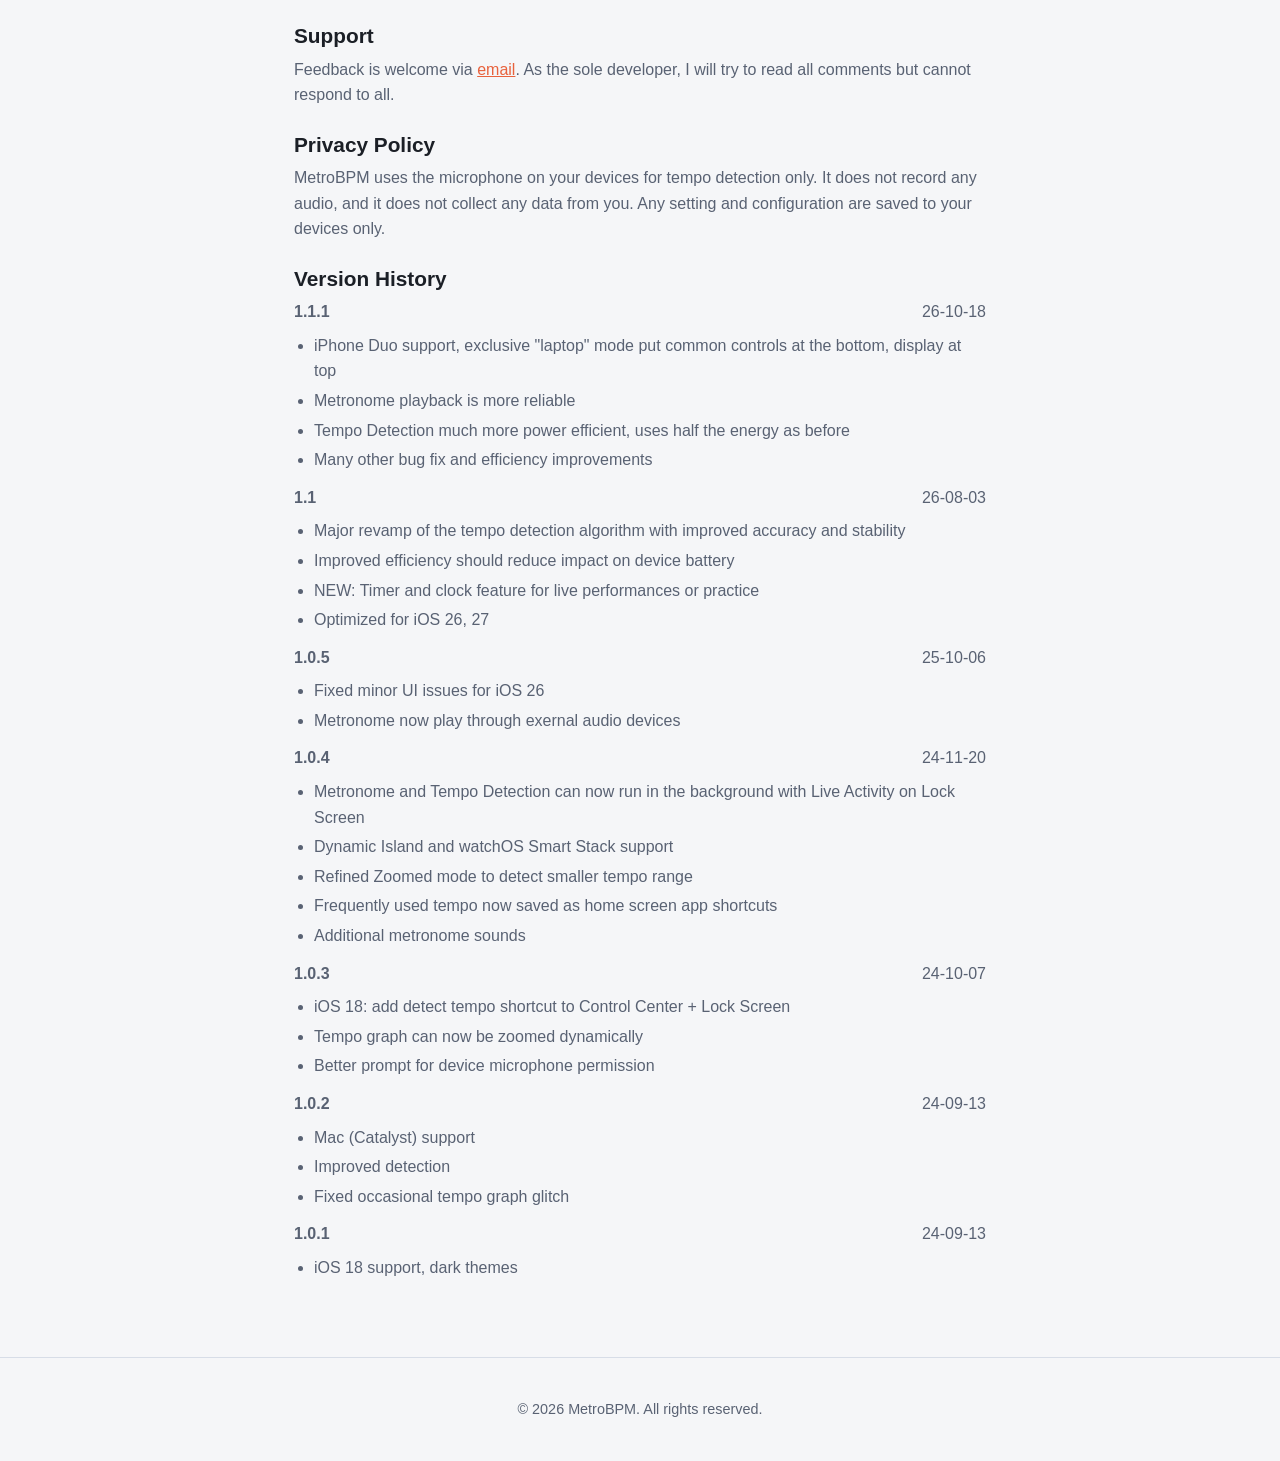
==== commit 718a7308: "version history dates" ====
--- a/index.html
+++ b/index.html
@@ -117,21 +117,26 @@
                 </p>
 
                 <h2>Version History</h2>
-                <p><strong>1.1.1</strong></p>
+                <p class="version-heading"><strong>1.1.1</strong><span>26-10-18</span></p>
                 <ul>
                     <li>iPhone Duo support, exclusive "laptop" mode put common controls at the bottom, display at top</li>
                     <li>Metronome playback is more reliable</li>
                     <li>Tempo Detection much more power efficient, uses half the energy as before</li>
                     <li>Many other bug fix and efficiency improvements</li>
                 </ul>
-                <p><strong>1.1</strong></p>
+                <p class="version-heading"><strong>1.1</strong><span>26-08-03</span></p>
                 <ul>
                     <li>Major revamp of the tempo detection algorithm with improved accuracy and stability</li>
                     <li>Improved efficiency should reduce impact on device battery</li>
                     <li>NEW: Timer and clock feature for live performances or practice</li>
                     <li>Optimized for iOS 26, 27</li>
                 </ul>
-                <p><strong>1.0.4</strong></p>
+                <p class="version-heading"><strong>1.0.5</strong><span>25-10-06</span></p>
+                <ul>
+                    <li>Fixed minor UI issues for iOS 26</li>
+                    <li>Metronome now play through exernal audio devices</li>
+                </ul>
+                <p class="version-heading"><strong>1.0.4</strong><span>24-11-20</span></p>
                 <ul>
                     <li>Metronome and Tempo Detection can now run in the background with Live Activity on Lock Screen</li>
                     <li>Dynamic Island and watchOS Smart Stack support</li>
@@ -139,19 +144,19 @@
                     <li>Frequently used tempo now saved as home screen app shortcuts</li>
                     <li>Additional metronome sounds</li>
                 </ul>
-                <p><strong>1.0.3</strong></p>
+                <p class="version-heading"><strong>1.0.3</strong><span>24-10-07</span></p>
                 <ul>
                     <li>iOS 18: add detect tempo shortcut to Control Center + Lock Screen</li>
                     <li>Tempo graph can now be zoomed dynamically</li>
                     <li>Better prompt for device microphone permission</li>
                 </ul>
-                <p><strong>1.0.2</strong></p>
+                <p class="version-heading"><strong>1.0.2</strong><span>24-09-13</span></p>
                 <ul>
                     <li>Mac (Catalyst) support</li>
                     <li>Improved detection</li>
                     <li>Fixed occasional tempo graph glitch</li>
                 </ul>
-                <p><strong>1.0.1</strong></p>
+                <p class="version-heading"><strong>1.0.1</strong><span>24-09-13</span></p>
                 <ul>
                     <li>iOS 18 support, dark themes</li>
                 </ul>
--- a/style.css
+++ b/style.css
@@ -321,6 +321,12 @@
     margin-bottom: 8px;
 }
 
+.notes .version-heading {
+    display: flex;
+    justify-content: space-between;
+    align-items: baseline;
+}
+
 .notes ul {
     color: var(--muted);
     margin: 0 0 12px 20px;
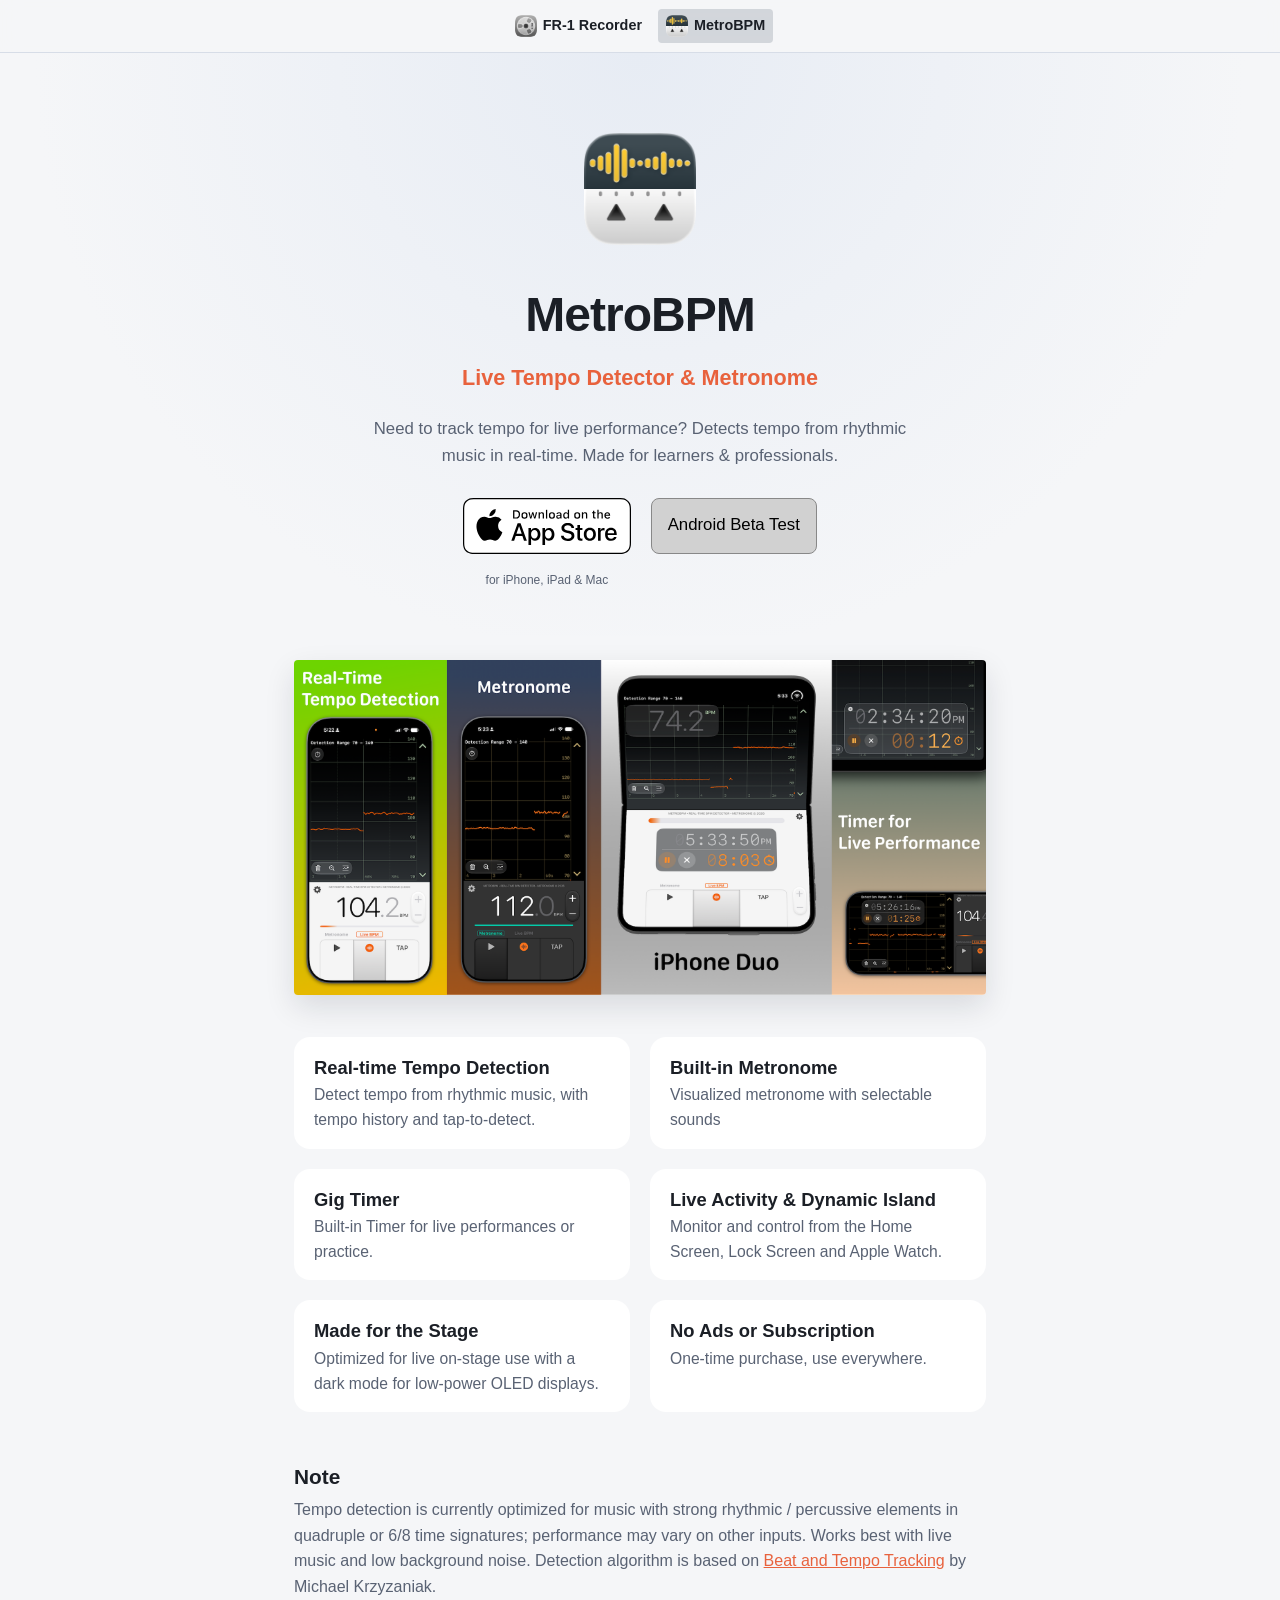
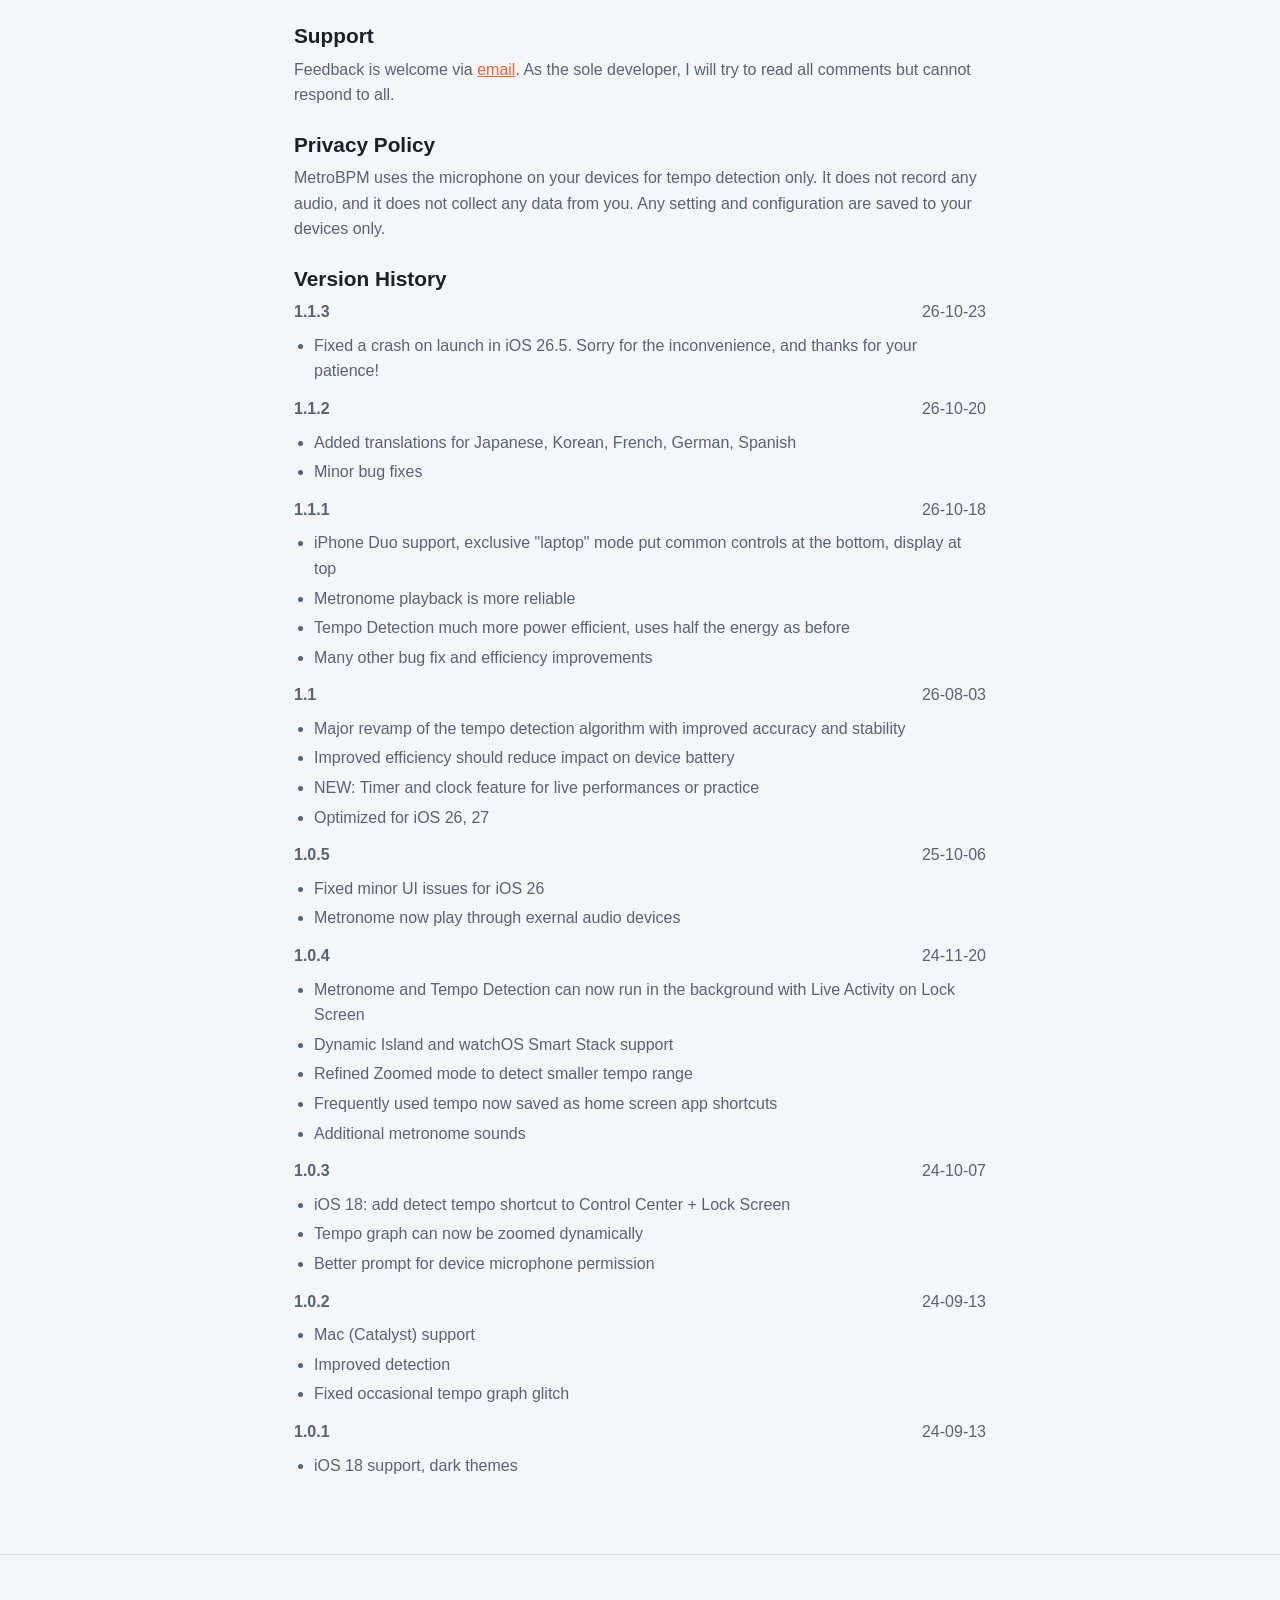
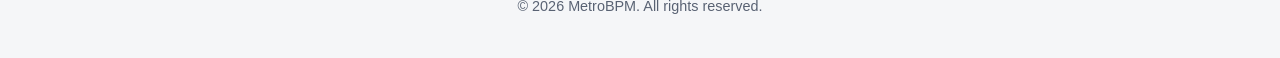
==== commit a93f3ac6: "content update" ====
--- a/index.html
+++ b/index.html
@@ -117,6 +117,15 @@
                 </p>
 
                 <h2>Version History</h2>
+                <p class="version-heading"><strong>1.1.3</strong><span>26-10-23</span></p>
+                <ul>
+                    <li>Fixed a crash on launch in iOS 26.5. Sorry for the inconvenience, and thanks for your patience!</li>
+                </ul>
+                <p class="version-heading"><strong>1.1.2</strong><span>26-10-20</span></p>
+                <ul>
+                    <li>Added translations for Japanese, Korean, French, German, Spanish</li>
+                    <li>Minor bug fixes</li>
+                </ul>
                 <p class="version-heading"><strong>1.1.1</strong><span>26-10-18</span></p>
                 <ul>
                     <li>iPhone Duo support, exclusive "laptop" mode put common controls at the bottom, display at top</li>
